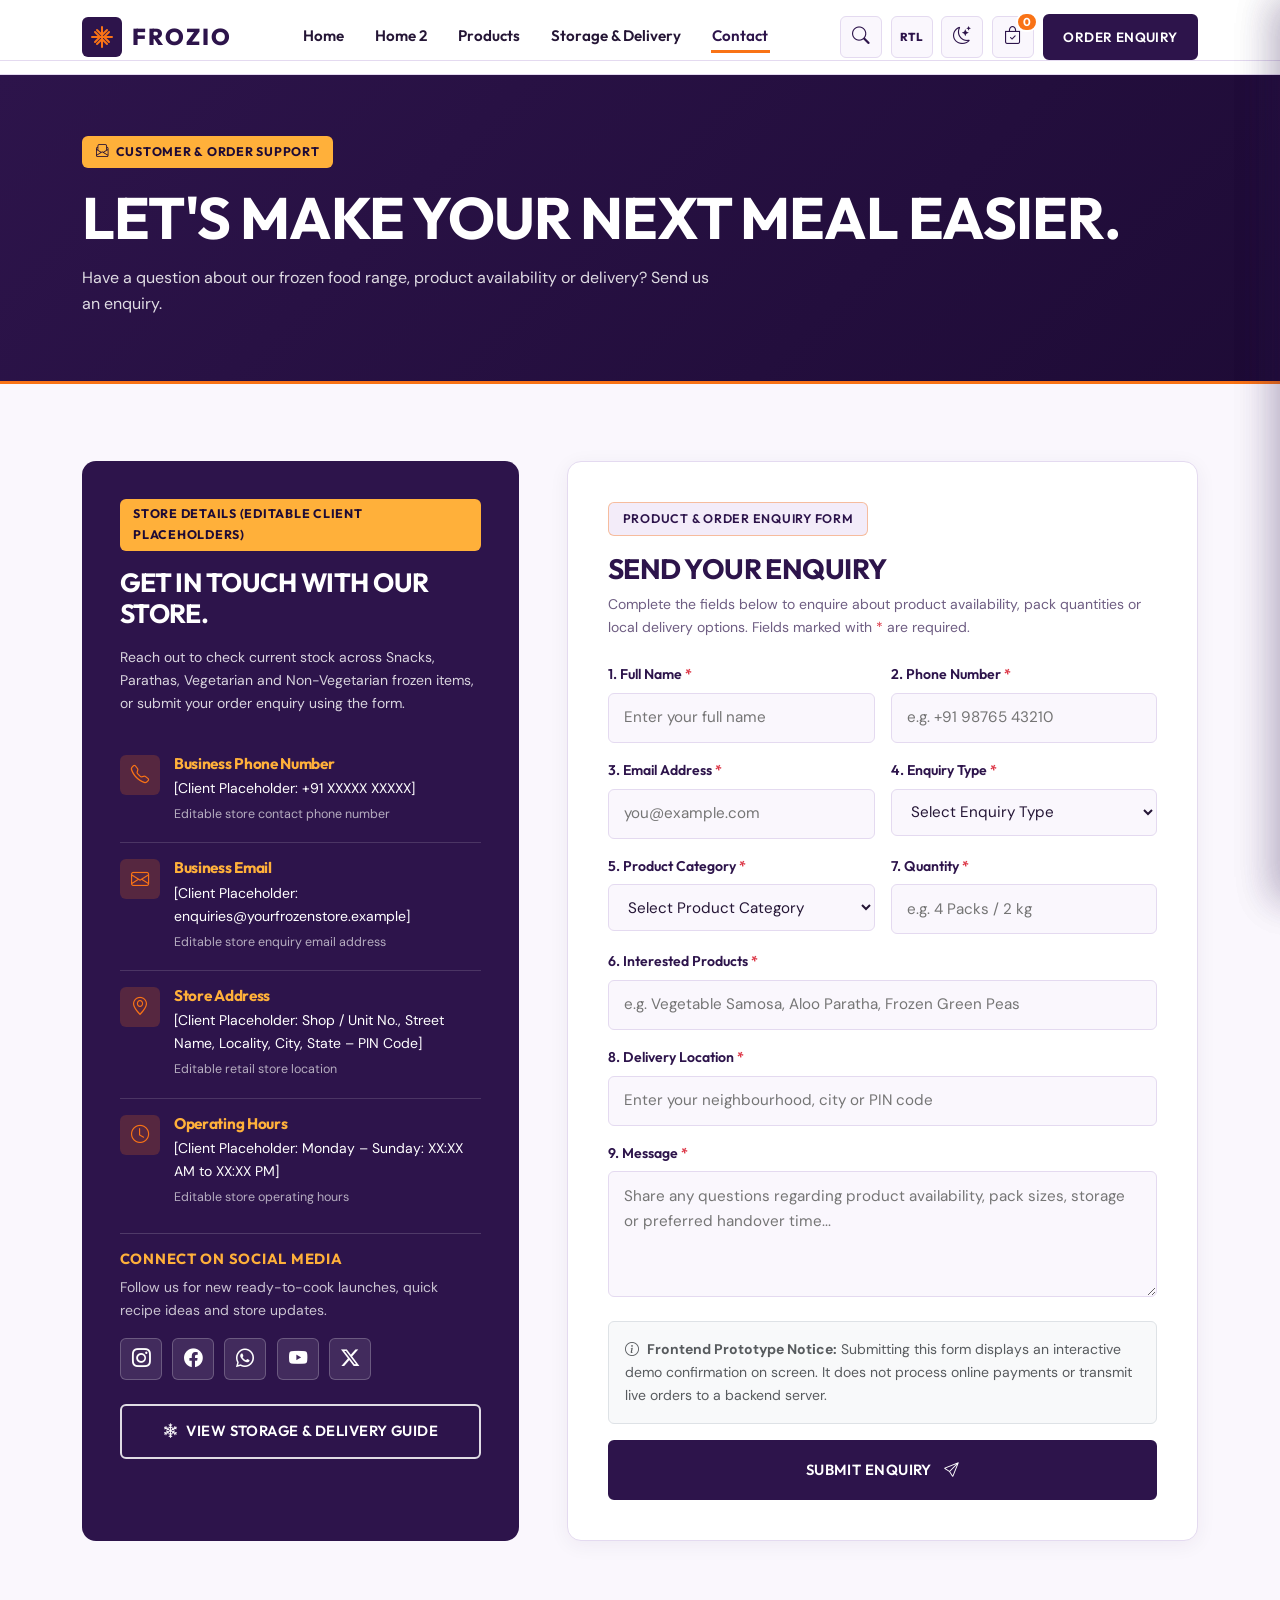
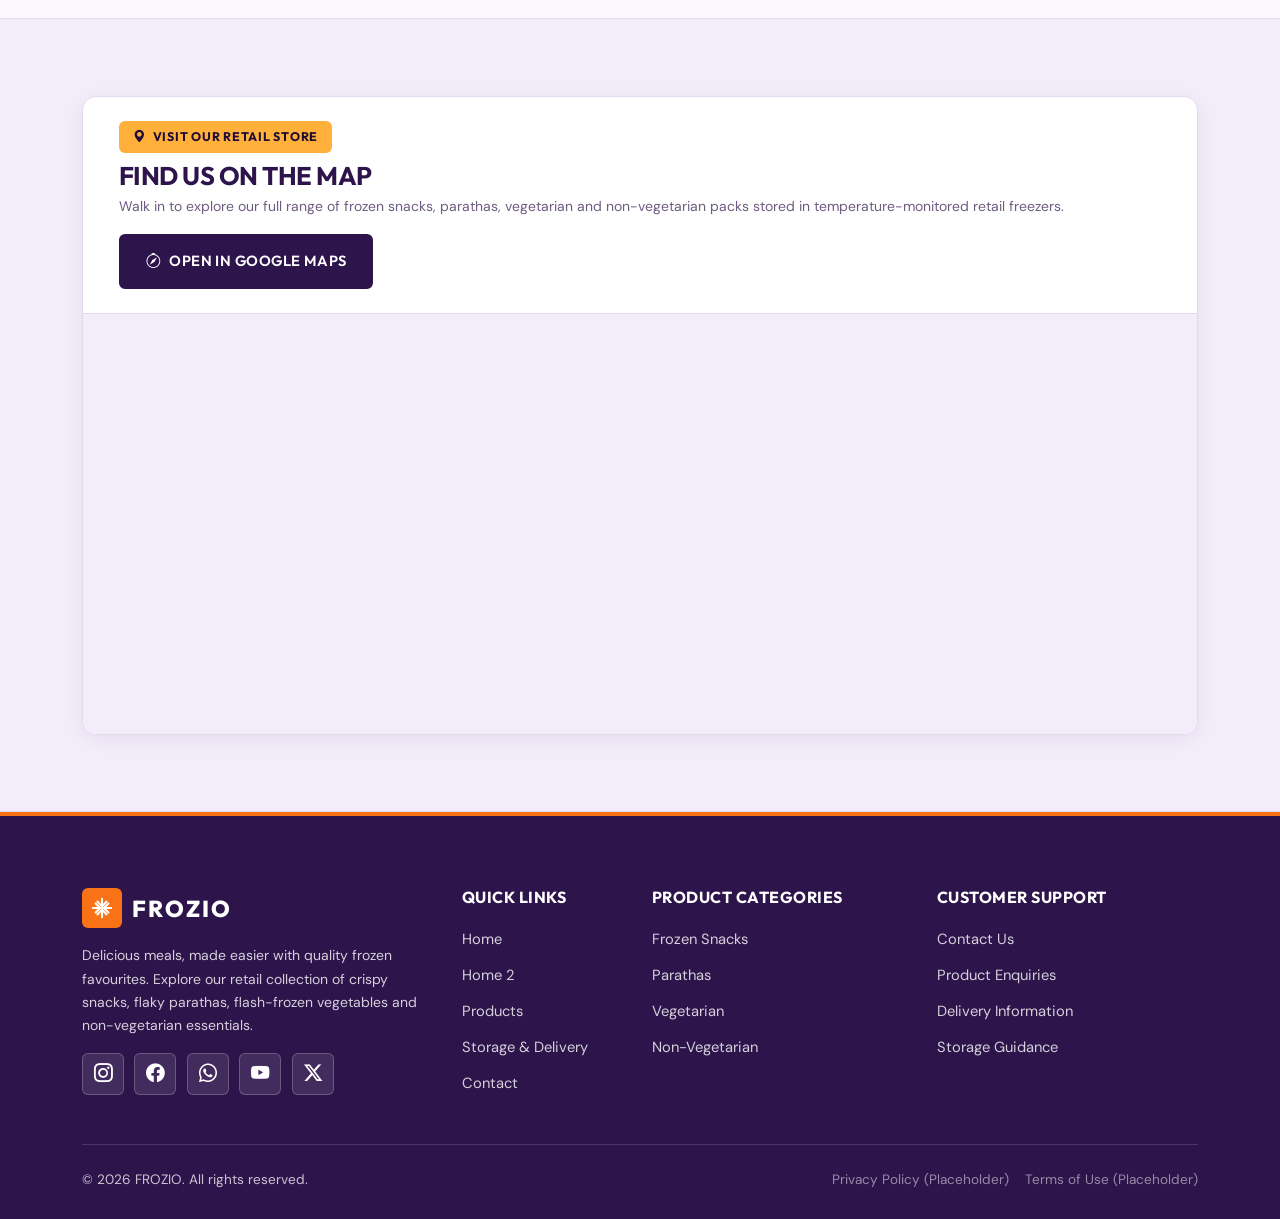
==== contact.html @ da37294c "Initial commit: FROZIO - Frozen Foods & Ready-to-Cook Store website" ====
<!DOCTYPE html>
<html lang="en">
<head>
  <meta charset="UTF-8">
  <meta name="viewport" content="width=device-width, initial-scale=1.0">
  <title>Contact | FROZIO</title>
  <link rel="icon" type="image/svg+xml" href="assets/images/favicon.svg">
  <meta name="description" content="Let's make your next meal easier. Have a question about our frozen food range, product availability or delivery? Send us a product or order enquiry.">
  <meta property="og:title" content="Contact | FROZIO">
  <meta property="og:description" content="Have a question about our frozen food range, product availability or delivery? Send us an enquiry.">
  <meta property="og:type" content="website">
  <meta property="og:image" content="assets/images/hero-frozen-food.webp">

  <!-- Google Fonts: Outfit (Headings) & DM Sans (Body) -->
  <link rel="preconnect" href="https://fonts.googleapis.com">
  <link rel="preconnect" href="https://fonts.gstatic.com" crossorigin>
  <link href="https://fonts.googleapis.com/css2?family=DM+Sans:ital,opsz,wght@0,9..40,400;0,9..40,500;0,9..40,600;0,9..40,700;1,9..40,400&family=Outfit:wght@600;700;800&display=swap" rel="stylesheet">

  <!-- Bootstrap 5 CSS & Bootstrap Icons CDN -->
  <link href="https://cdn.jsdelivr.net/npm/bootstrap@5.3.3/dist/css/bootstrap.min.css" rel="stylesheet">
  <link href="https://cdn.jsdelivr.net/npm/bootstrap-icons@1.11.3/font/bootstrap-icons.min.css" rel="stylesheet">

  <!-- Global Custom Stylesheet -->
  <link rel="stylesheet" href="assets/css/style.css">
</head>
<body>
  <a href="#main-content" class="skip-link">Skip to main content</a>

  <!-- ========================================================================
       GLOBAL STICKY HEADER
       ======================================================================== -->
  <header class="site-header" role="banner">
    <div class="container">
      <div class="header-inner">
        <a href="index.html" class="brand-logo" aria-label="FROZIO Home">
          <span class="brand-logo-mark" aria-hidden="true">
            <svg width="24" height="24" viewBox="0 0 24 24" fill="none" stroke="currentColor" stroke-width="2" stroke-linecap="round" stroke-linejoin="round">
              <path d="M12 2v20M17 5l-5 5-5-5M17 19l-5-5-5 5M2 12h20M5 7l5 5-5 5M19 7l-5 5 5 5"/>
            </svg>
          </span>
          <span class="brand-logo-text">
            <span class="brand-logo-title">FROZIO</span>
          </span>
        </a>

        <nav class="desktop-nav" aria-label="Primary Navigation">
          <ul class="nav-list">
            <li><a href="index.html" class="nav-link-item">Home</a></li>
            <li><a href="home-2.html" class="nav-link-item">Home 2</a></li>
            <li><a href="products.html" class="nav-link-item">Products</a></li>
            <li><a href="storage-delivery.html" class="nav-link-item">Storage &amp; Delivery</a></li>
            <li><a href="contact.html" class="nav-link-item active" aria-current="page">Contact</a></li>
          </ul>
        </nav>

        <div class="header-actions">
          <button type="button" class="icon-action-btn" id="headerSearchToggleBtn" aria-expanded="false" aria-controls="headerSearchBar" aria-label="Toggle product search" title="Search Products">
            <i class="bi bi-search"></i>
          </button>

          <button type="button" class="icon-action-btn" id="rtlToggleBtn" data-toggle-rtl aria-pressed="false" aria-label="Toggle RTL or LTR layout direction" title="Toggle RTL / LTR">
            <span class="rtl-badge-text">RTL</span>
          </button>

          <button type="button" class="icon-action-btn" id="themeToggleBtn" data-toggle-theme aria-pressed="false" aria-label="Toggle dark or light theme" title="Toggle Dark / Light Mode">
            <i class="bi bi-moon-stars"></i>
          </button>

          <button type="button" class="icon-action-btn" data-open-cart aria-label="Open Enquiry Cart" title="Enquiry Cart">
            <i class="bi bi-bag-check"></i>
            <span class="cart-count-badge" id="cartCountBadge">0</span>
          </button>

          <a href="#orderEnquiryFormSection" class="btn-brand-primary header-cta-desktop">Order Enquiry</a>

          <button type="button" class="hamburger-btn" id="mobileMenuOpenBtn" aria-expanded="false" aria-controls="mobileNavDrawer" aria-label="Open navigation menu">
            <i class="bi bi-list"></i>
          </button>
        </div>
      </div>
    </div>

    <div class="header-search-bar" id="headerSearchBar">
      <div class="container">
        <form class="header-search-form" id="headerSearchForm" role="search">
          <label for="headerSearchInput" class="visually-hidden">Search frozen food products</label>
          <input type="search" id="headerSearchInput" class="header-search-input" placeholder="Search samosas, parathas, green peas, chicken nuggets...">
          <button type="submit" class="btn-brand-primary py-2 px-3">Search</button>
        </form>
      </div>
    </div>
  </header>

  <div class="mobile-nav-backdrop" id="sharedOverlayBackdrop"></div>

  <!-- Mobile Navigation Drawer -->
  <aside class="mobile-nav-drawer" id="mobileNavDrawer" aria-hidden="true" aria-label="Mobile Navigation">
    <div>
      <div class="mobile-drawer-header">
        <span class="fw-bold" style="font-family: var(--font-heading); color: var(--navy-primary);">STORE NAVIGATION</span>
        <button type="button" class="drawer-close-btn" id="mobileMenuCloseBtn" aria-label="Close navigation menu">
          <i class="bi bi-x-lg"></i>
        </button>
      </div>
      <div class="mobile-drawer-tools">
        <form class="mobile-drawer-search-form" data-drawer-search-form role="search">
          <input type="search" class="mobile-drawer-search-input" placeholder="Search frozen foods..." aria-label="Search frozen food products">
          <button type="submit" class="btn-brand-primary py-2 px-3" aria-label="Submit search"><i class="bi bi-search"></i></button>
        </form>
        <div class="mobile-drawer-actions-grid">
          <button type="button" class="mobile-drawer-action-item" data-open-cart aria-label="Open Enquiry Cart">
            <i class="bi bi-bag-check"></i>
            <span>Cart</span>
            <span class="cart-count-badge">0</span>
          </button>
          <button type="button" class="mobile-drawer-action-item" data-toggle-theme aria-pressed="false" aria-label="Toggle dark or light theme">
            <i class="bi bi-moon-stars"></i>
            <span>Theme</span>
          </button>
          <button type="button" class="mobile-drawer-action-item" data-toggle-rtl aria-pressed="false" aria-label="Toggle RTL or LTR layout">
            <span class="rtl-badge-text">RTL</span>
          </button>
        </div>
      </div>
      <ul class="mobile-nav-links">
        <li><a href="index.html"><span>Home</span> <i class="bi bi-chevron-right"></i></a></li>
        <li><a href="home-2.html"><span>Home 2</span> <i class="bi bi-chevron-right"></i></a></li>
        <li><a href="products.html"><span>Products</span> <i class="bi bi-chevron-right"></i></a></li>
        <li><a href="storage-delivery.html"><span>Storage &amp; Delivery</span> <i class="bi bi-chevron-right"></i></a></li>
        <li><a href="contact.html" class="active"><span>Contact</span> <i class="bi bi-chevron-right"></i></a></li>
        <li><a href="#orderEnquiryFormSection"><span>Order Enquiry</span> <i class="bi bi-arrow-up-right-circle"></i></a></li>
      </ul>
    </div>
    <div class="mobile-drawer-footer">
      <p class="small mb-2 fw-semibold" style="color: var(--navy-primary);">FRESH CONVENIENCE. FROZEN PERFECTION.</p>
      <a href="products.html" class="btn-brand-primary w-100">Explore Frozen Range</a>
    </div>
  </aside>

  <!-- Enquiry Cart Slide-Over Drawer -->
  <aside class="enquiry-cart-drawer" id="enquiryCartDrawer" aria-hidden="true" aria-label="Product Enquiry List">
    <div class="cart-drawer-header">
      <div class="d-flex align-items-center gap-2">
        <i class="bi bi-bag-check-fill" style="color: var(--mint-secondary); font-size: 1.2rem;"></i>
        <h3>Product Enquiry List</h3>
      </div>
      <button type="button" class="drawer-close-btn" id="enquiryCartCloseBtn" aria-label="Close enquiry cart">
        <i class="bi bi-x-lg"></i>
      </button>
    </div>
    <div class="cart-drawer-body" id="enquiryCartBody"></div>
    <div class="cart-drawer-footer">
      <div class="cart-summary-line">
        <span class="text-muted small">Selected Quantity:</span>
        <strong id="enquiryCartCount">0 Packs</strong>
      </div>
      <div class="cart-summary-line mb-2">
        <span class="text-muted small">Estimated Sample Total:</span>
        <strong id="enquiryCartTotal" style="font-size: 1.15rem; color: var(--navy-primary);">₹0</strong>
      </div>
      <p class="small text-muted mb-3" style="font-size: 0.75rem;">*Sample prices are for demonstration only. Submit an enquiry to confirm current store availability.</p>
      <div class="d-grid gap-2">
        <a href="contact.html?prefill=cart" id="sendEnquiryCartBtn" class="btn-brand-primary">SEND PRODUCT ENQUIRY</a>
        <button type="button" id="clearEnquiryCartBtn" class="btn-brand-secondary py-2" style="font-size: 0.8rem;">Clear Enquiry List</button>
      </div>
    </div>
  </aside>

  <main id="main-content">
    <!-- ======================================================================
         CONTACT PAGE HERO BANNER
         ====================================================================== -->
    <section class="page-hero-banner" aria-labelledby="contact-hero-heading">
      <div class="container">
        <span class="eyebrow-badge"><i class="bi bi-envelope-paper"></i> Customer &amp; Order Support</span>
        <h1 id="contact-hero-heading">LET'S MAKE YOUR NEXT MEAL EASIER.</h1>
        <p>
          Have a question about our frozen food range, product availability or delivery? Send us an enquiry.
        </p>
      </div>
    </section>

    <!-- ======================================================================
         CONTACT INFORMATION PLACEHOLDERS & ORDER ENQUIRY FORM
         ====================================================================== -->
    <section id="orderEnquiryFormSection" class="section-block section-bg-ice" aria-labelledby="enquiry-form-heading">
      <div class="container">
        <div class="row g-4 g-lg-5">
          <!-- LEFT COLUMN: Editable Client Contact Placeholders -->
          <div class="col-lg-5">
            <div class="contact-info-card">
              <span class="eyebrow-badge mb-3">Store Details (Editable Client Placeholders)</span>
              <h2 class="text-white mb-3" style="font-size: 1.65rem;">GET IN TOUCH WITH OUR STORE.</h2>
              <p class="small mb-4">
                Reach out to check current stock across Snacks, Parathas, Vegetarian and Non-Vegetarian frozen items, or submit your order enquiry using the form.
              </p>

              <!-- 1. Business Phone Number Placeholder -->
              <div class="contact-detail-item">
                <div class="contact-detail-icon" aria-hidden="true"><i class="bi bi-telephone"></i></div>
                <div>
                  <h3 class="mb-1" style="font-size: 0.96rem; color: var(--lime-accent);">Business Phone Number</h3>
                  <p class="mb-0 small text-white">[Client Placeholder: +91 XXXXX XXXXX]</p>
                  <span class="small" style="color: rgba(255,255,255,0.65); font-size: 0.78rem;">Editable store contact phone number</span>
                </div>
              </div>

              <!-- 2. Business Email Placeholder -->
              <div class="contact-detail-item">
                <div class="contact-detail-icon" aria-hidden="true"><i class="bi bi-envelope"></i></div>
                <div>
                  <h3 class="mb-1" style="font-size: 0.96rem; color: var(--lime-accent);">Business Email</h3>
                  <p class="mb-0 small text-white">[Client Placeholder: enquiries@yourfrozenstore.example]</p>
                  <span class="small" style="color: rgba(255,255,255,0.65); font-size: 0.78rem;">Editable store enquiry email address</span>
                </div>
              </div>

              <!-- 3. Store Address Placeholder -->
              <div class="contact-detail-item">
                <div class="contact-detail-icon" aria-hidden="true"><i class="bi bi-geo-alt"></i></div>
                <div>
                  <h3 class="mb-1" style="font-size: 0.96rem; color: var(--lime-accent);">Store Address</h3>
                  <p class="mb-0 small text-white">[Client Placeholder: Shop / Unit No., Street Name, Locality, City, State &ndash; PIN Code]</p>
                  <span class="small" style="color: rgba(255,255,255,0.65); font-size: 0.78rem;">Editable retail store location</span>
                </div>
              </div>

              <!-- 4. Operating Hours Placeholder -->
              <div class="contact-detail-item border-bottom-0 pb-0">
                <div class="contact-detail-icon" aria-hidden="true"><i class="bi bi-clock"></i></div>
                <div>
                  <h3 class="mb-1" style="font-size: 0.96rem; color: var(--lime-accent);">Operating Hours</h3>
                  <p class="mb-0 small text-white">[Client Placeholder: Monday &ndash; Sunday: XX:XX AM to XX:XX PM]</p>
                  <span class="small" style="color: rgba(255,255,255,0.65); font-size: 0.78rem;">Editable store operating hours</span>
                </div>
              </div>

              <div class="mt-4 pt-3 border-top" style="border-color: rgba(255,255,255,0.16) !important;">
                <h3 class="mb-2" style="font-size: 0.92rem; color: var(--lime-accent); text-transform: uppercase; letter-spacing: 0.05em;">Connect on Social Media</h3>
                <p class="small mb-3" style="color: rgba(255,255,255,0.75);">Follow us for new ready-to-cook launches, quick recipe ideas and store updates.</p>
                <div class="contact-social-links mb-4">
                  <a href="https://instagram.com" target="_blank" rel="noopener noreferrer" class="social-icon-link" aria-label="Follow us on Instagram" title="Instagram">
                    <i class="bi bi-instagram"></i>
                  </a>
                  <a href="https://facebook.com" target="_blank" rel="noopener noreferrer" class="social-icon-link" aria-label="Follow us on Facebook" title="Facebook">
                    <i class="bi bi-facebook"></i>
                  </a>
                  <a href="https://wa.me/" target="_blank" rel="noopener noreferrer" class="social-icon-link" aria-label="Chat with us on WhatsApp" title="WhatsApp">
                    <i class="bi bi-whatsapp"></i>
                  </a>
                  <a href="https://youtube.com" target="_blank" rel="noopener noreferrer" class="social-icon-link" aria-label="Subscribe on YouTube" title="YouTube">
                    <i class="bi bi-youtube"></i>
                  </a>
                  <a href="https://x.com" target="_blank" rel="noopener noreferrer" class="social-icon-link" aria-label="Follow us on X (Twitter)" title="X (Twitter)">
                    <i class="bi bi-twitter-x"></i>
                  </a>
                </div>
                <a href="storage-delivery.html" class="btn-brand-outline-white w-100">
                  <i class="bi bi-snow2"></i> View Storage &amp; Delivery Guide
                </a>
              </div>
            </div>
          </div>

          <!-- RIGHT COLUMN: Functional Contact / Order Enquiry Form -->
          <div class="col-lg-7">
            <div class="enquiry-form-card">
              <span class="eyebrow-badge-mint">Product &amp; Order Enquiry Form</span>
              <h2 id="enquiry-form-heading" class="mb-2" style="font-size: 1.75rem;">SEND YOUR ENQUIRY</h2>
              <p class="small mb-4">
                Complete the fields below to enquire about product availability, pack quantities or local delivery options. Fields marked with <span class="text-danger">*</span> are required.
              </p>

              <!-- Auto-Prefill Notice Banner (shown when arriving with items in Enquiry Cart) -->
              <div id="cartPrefillNotice" class="p-3 mb-4 rounded border" style="background-color: var(--bg-soft-mint); border-color: var(--mint-secondary) !important;" hidden>
                <div class="d-flex align-items-center justify-content-between flex-wrap gap-2">
                  <div class="small" style="color: var(--navy-primary);">
                    <i class="bi bi-check2-circle me-1 fw-bold"></i>
                    <strong>Enquiry Cart Loaded:</strong> Your selected products and quantities have been prefilled below.
                  </div>
                  <button type="button" class="btn-brand-secondary py-1 px-2" style="font-size: 0.75rem;" data-open-cart>
                    Edit Cart Items
                  </button>
                </div>
              </div>

              <!-- Demo Submission Confirmation Panel -->
              <div id="enquirySuccessConfirmation" class="p-4 mb-4 rounded-3 border" style="background-color: var(--bg-soft-mint); border-color: var(--mint-secondary) !important;" role="status" aria-live="polite" hidden>
                <div class="d-flex align-items-start gap-3">
                  <div class="fs-3" style="color: var(--veg-green);"><i class="bi bi-check-circle-fill"></i></div>
                  <div class="w-100">
                    <h3 class="mb-1" style="font-size: 1.2rem; color: var(--navy-primary);">Demo Enquiry Confirmation Received!</h3>
                    <p class="small mb-2" style="color: var(--text-main);">
                      Thank you for testing the order enquiry workflow. <strong>Please note:</strong> This website is a frontend-only demonstration prototype—your submission is displayed here for preview purposes and does not automatically transmit live orders or confirm stock with the business.
                    </p>
                    <div id="submittedEnquirySummary"></div>
                  </div>
                </div>
              </div>

              <form id="orderEnquiryForm" novalidate>
                <div class="row g-3">
                  <!-- 1. Full Name -->
                  <div class="col-md-6">
                    <label for="fullName" class="form-label-brand">1. Full Name <span class="text-danger">*</span></label>
                    <input type="text" id="fullName" name="fullName" class="form-control-brand" placeholder="Enter your full name" required autocomplete="name">
                    <div class="field-error-msg">Please enter your full name (at least 2 characters).</div>
                  </div>

                  <!-- 2. Phone Number -->
                  <div class="col-md-6">
                    <label for="phoneNumber" class="form-label-brand">2. Phone Number <span class="text-danger">*</span></label>
                    <input type="tel" id="phoneNumber" name="phoneNumber" class="form-control-brand" placeholder="e.g. +91 98765 43210" required autocomplete="tel">
                    <div class="field-error-msg">Please enter a valid 10-digit phone number.</div>
                  </div>

                  <!-- 3. Email Address -->
                  <div class="col-md-6">
                    <label for="emailAddress" class="form-label-brand">3. Email Address <span class="text-danger">*</span></label>
                    <input type="email" id="emailAddress" name="emailAddress" class="form-control-brand" placeholder="you@example.com" required autocomplete="email">
                    <div class="field-error-msg">Please enter a valid email address.</div>
                  </div>

                  <!-- 4. Enquiry Type -->
                  <div class="col-md-6">
                    <label for="enquiryType" class="form-label-brand">4. Enquiry Type <span class="text-danger">*</span></label>
                    <select id="enquiryType" name="enquiryType" class="form-control-brand" required>
                      <option value="">Select Enquiry Type</option>
                      <option value="General Enquiry">General Enquiry</option>
                      <option value="Product Enquiry">Product Enquiry</option>
                      <option value="Bulk Order">Bulk Order</option>
                      <option value="Delivery Enquiry">Delivery Enquiry</option>
                      <option value="Storage Information">Storage Information</option>
                      <option value="Other">Other</option>
                    </select>
                    <div class="field-error-msg">Please select an enquiry type.</div>
                  </div>

                  <!-- 5. Product Category -->
                  <div class="col-md-6">
                    <label for="productCategory" class="form-label-brand">5. Product Category <span class="text-danger">*</span></label>
                    <select id="productCategory" name="productCategory" class="form-control-brand" required>
                      <option value="">Select Product Category</option>
                      <option value="Snacks">Snacks</option>
                      <option value="Parathas">Parathas</option>
                      <option value="Vegetarian">Vegetarian</option>
                      <option value="Non-Vegetarian">Non-Vegetarian</option>
                      <option value="Multiple Categories">Multiple Categories</option>
                    </select>
                    <div class="field-error-msg">Please select a product category.</div>
                  </div>

                  <!-- 7. Quantity -->
                  <div class="col-md-6">
                    <label for="productQuantity" class="form-label-brand">7. Quantity <span class="text-danger">*</span></label>
                    <input type="text" id="productQuantity" name="productQuantity" class="form-control-brand" placeholder="e.g. 4 Packs / 2 kg" required>
                    <div class="field-error-msg">Please specify the desired pack quantity.</div>
                  </div>

                  <!-- 6. Interested Products -->
                  <div class="col-12">
                    <label for="interestedProducts" class="form-label-brand">6. Interested Products <span class="text-danger">*</span></label>
                    <input type="text" id="interestedProducts" name="interestedProducts" class="form-control-brand" placeholder="e.g. Vegetable Samosa, Aloo Paratha, Frozen Green Peas" required>
                    <div class="field-error-msg">Please list the frozen products you are interested in.</div>
                  </div>

                  <!-- 8. Delivery Location -->
                  <div class="col-12">
                    <label for="deliveryLocation" class="form-label-brand">8. Delivery Location <span class="text-danger">*</span></label>
                    <input type="text" id="deliveryLocation" name="deliveryLocation" class="form-control-brand" placeholder="Enter your neighbourhood, city or PIN code" required>
                    <div class="field-error-msg">Please enter your delivery area or locality.</div>
                  </div>

                  <!-- 9. Message -->
                  <div class="col-12">
                    <label for="enquiryMessage" class="form-label-brand">9. Message <span class="text-danger">*</span></label>
                    <textarea id="enquiryMessage" name="enquiryMessage" rows="4" class="form-control-brand" placeholder="Share any questions regarding product availability, pack sizes, storage or preferred handover time..." required></textarea>
                    <div class="field-error-msg">Please enter your enquiry message (at least 8 characters).</div>
                  </div>

                  <!-- Prototype Disclaimer & Submit CTA -->
                  <div class="col-12">
                    <div class="p-3 rounded border bg-light small text-muted mb-3">
                      <i class="bi bi-info-circle me-1"></i>
                      <strong>Frontend Prototype Notice:</strong> Submitting this form displays an interactive demo confirmation on screen. It does not process online payments or transmit live orders to a backend server.
                    </div>
                    <button type="submit" class="btn-brand-primary w-100 py-3">
                      SUBMIT ENQUIRY <i class="bi bi-send ms-1"></i>
                    </button>
                  </div>
                </div>
              </form>
            </div>
          </div>
        </div>
      </div>
    </section>

    <!-- ======================================================================
         STORE LOCATION INTERACTIVE MAP SECTION
         ====================================================================== -->
    <section id="storeLocationMapSection" class="section-block section-bg-mint" aria-labelledby="store-map-heading">
      <div class="container">
        <div class="contact-map-card">
          <div class="contact-map-header">
            <div>
              <span class="eyebrow-badge mb-2"><i class="bi bi-geo-alt-fill"></i> Visit Our Retail Store</span>
              <h2 id="store-map-heading" class="mb-1" style="font-size: 1.6rem;">FIND US ON THE MAP</h2>
              <p class="small mb-0">
                Walk in to explore our full range of frozen snacks, parathas, vegetarian and non-vegetarian packs stored in temperature-monitored retail freezers.
              </p>
            </div>
            <a href="https://maps.google.com" target="_blank" rel="noopener noreferrer" class="btn-brand-primary">
              <i class="bi bi-compass"></i> Open in Google Maps
            </a>
          </div>
          <div class="contact-map-frame">
            <iframe
              title="Frozen Foods & Ready-to-Cook Store Location Map"
              src="https://www.google.com/maps/embed?pb=!1m18!1m12!1m3!1d3886.843984049967!2d80.2405!3d13.0475!2m3!1f0!2f0!3f0!3m2!1i1024!2i768!4f13.1!3m3!1m2!1s0x3a526650e0b6c595%3A0x4f74ddbff946af6b!2sT.%20Nagar%2C%20Chennai%2C%20Tamil%20Nadu!5e0!3m2!1sen!2sin!4v1700000000000!5m2!1sen!2sin"
              loading="lazy"
              referrerpolicy="no-referrer-when-downgrade"
              allowfullscreen>
            </iframe>
          </div>
        </div>
      </div>
    </section>
  </main>

  <!-- ========================================================================
       GLOBAL FOOTER
       ======================================================================== -->
  <footer class="site-footer" role="contentinfo">
    <div class="container">
      <div class="row g-4">
        <div class="col-lg-4 col-md-6">
          <a href="index.html" class="brand-logo mb-3">
            <span class="brand-logo-mark" style="background-color: var(--mint-secondary); color: #FFFFFF;" aria-hidden="true">
              <svg width="22" height="22" viewBox="0 0 24 24" fill="none" stroke="currentColor" stroke-width="2.2" stroke-linecap="round" stroke-linejoin="round">
                <path d="M12 2v20M17 5l-5 5-5-5M17 19l-5-5-5 5M2 12h20M5 7l5 5-5 5M19 7l-5 5 5 5"/>
              </svg>
            </span>
            <span class="brand-logo-text">
              <span class="brand-logo-title text-white">FROZIO</span>
            </span>
          </a>
          <p class="small mb-3" style="color: rgba(255,255,255,0.8); max-width: 340px;">
            Delicious meals, made easier with quality frozen favourites. Explore our retail collection of crispy snacks, flaky parathas, flash-frozen vegetables and non-vegetarian essentials.
          </p>
          <div class="contact-social-links" aria-label="Social Media Links">
            <a href="https://instagram.com" target="_blank" rel="noopener noreferrer" class="social-icon-link" aria-label="Instagram" title="Instagram">
              <i class="bi bi-instagram"></i>
            </a>
            <a href="https://facebook.com" target="_blank" rel="noopener noreferrer" class="social-icon-link" aria-label="Facebook" title="Facebook">
              <i class="bi bi-facebook"></i>
            </a>
            <a href="https://wa.me/" target="_blank" rel="noopener noreferrer" class="social-icon-link" aria-label="WhatsApp" title="WhatsApp">
              <i class="bi bi-whatsapp"></i>
            </a>
            <a href="https://youtube.com" target="_blank" rel="noopener noreferrer" class="social-icon-link" aria-label="YouTube" title="YouTube">
              <i class="bi bi-youtube"></i>
            </a>
            <a href="https://x.com" target="_blank" rel="noopener noreferrer" class="social-icon-link" aria-label="X (Twitter)" title="X (Twitter)">
              <i class="bi bi-twitter-x"></i>
            </a>
          </div>
        </div>

        <div class="col-lg-2 col-md-6 col-6">
          <h3 class="footer-title">Quick Links</h3>
          <ul class="footer-links">
            <li><a href="index.html">Home</a></li>
            <li><a href="home-2.html">Home 2</a></li>
            <li><a href="products.html">Products</a></li>
            <li><a href="storage-delivery.html">Storage &amp; Delivery</a></li>
            <li><a href="contact.html">Contact</a></li>
          </ul>
        </div>

        <div class="col-lg-3 col-md-6 col-6">
          <h3 class="footer-title">Product Categories</h3>
          <ul class="footer-links">
            <li><a href="products.html?category=Snacks">Frozen Snacks</a></li>
            <li><a href="products.html?category=Parathas">Parathas</a></li>
            <li><a href="products.html?category=Vegetarian">Vegetarian</a></li>
            <li><a href="products.html?category=Non-Vegetarian">Non-Vegetarian</a></li>
          </ul>
        </div>

        <div class="col-lg-3 col-md-6">
          <h3 class="footer-title">Customer Support</h3>
          <ul class="footer-links">
            <li><a href="contact.html">Contact Us</a></li>
            <li><a href="contact.html?prefill=cart">Product Enquiries</a></li>
            <li><a href="storage-delivery.html#delivery-info">Delivery Information</a></li>
            <li><a href="storage-delivery.html#storage-guidance">Storage Guidance</a></li>
          </ul>
        </div>
      </div>

      <div class="footer-bottom">
        <div>&copy; 2026 FROZIO. All rights reserved.</div>
        <div class="d-flex gap-3">
          <a href="storage-delivery.html#faq-section" class="text-white-50">Privacy Policy (Placeholder)</a>
          <a href="storage-delivery.html#faq-section" class="text-white-50">Terms of Use (Placeholder)</a>
        </div>
      </div>
    </div>
  </footer>

  <script src="assets/js/main.js"></script>
</body>
</html>
---- assets/css/style.css ----
/* ==========================================================================
   FROZEN FOODS & READY-TO-COOK STORE — GLOBAL STYLESHEET
   Brand Positioning: FRESH CONVENIENCE. FROZEN PERFECTION.
   ========================================================================== */

:root {
  /* Core Brand Palette — Premium Royal Purple & Vibrant Tangerine Orange */
  --navy-primary: #2D144B;
  --navy-dark: #1E0B36;
  --navy-muted: #411E6B;
  --mint-secondary: #F97316;
  --mint-hover: #EA580C;
  --lime-accent: #FFB03A;
  --lime-dark: #F59E0B;

  /* Backgrounds & Surfaces */
  --bg-ice-white: #FAF7FD;
  --bg-soft-mint: #F3ECF9;
  --surface-white: #FFFFFF;

  /* Typography & Borders */
  --text-main: #251636;
  --text-secondary: #6E5D82;
  --border-color: #E4DAF0;

  /* Dietary & Status Indicators */
  --veg-green: #1E824C;
  --nonveg-red: #B8332A;
  --error-red: #C93B2B;

  /* Typography Families */
  --font-heading: 'Outfit', -apple-system, BlinkMacSystemFont, sans-serif;
  --font-body: 'DM Sans', -apple-system, BlinkMacSystemFont, sans-serif;

  /* Layout & Transitions */
  --radius-sm: 6px;
  --radius-md: 10px;
  --radius-lg: 14px;
  --shadow-subtle: 0 4px 20px rgba(45, 20, 75, 0.06);
  --shadow-hover: 0 12px 32px rgba(45, 20, 75, 0.12);
  --shadow-drawer: -8px 0 36px rgba(45, 20, 75, 0.18);
  --transition-fast: 0.2s cubic-bezier(0.25, 1, 0.5, 1);
  --transition-smooth: 0.35s cubic-bezier(0.22, 1, 0.36, 1);
}

/* ==========================================================================
   1. RESET & BASE TYPOGRAPHY
   ========================================================================== */
*,
*::before,
*::after {
  box-sizing: border-box;
}

html {
  scroll-behavior: smooth;
  font-size: 16px;
}

body {
  margin: 0;
  padding: 72px 0 0;
  font-family: var(--font-body);
  color: var(--text-main);
  background-color: var(--bg-ice-white);
  line-height: 1.65;
  overflow-x: hidden;
  -webkit-font-smoothing: antialiased;
}

h1, h2, h3, h4, h5, h6 {
  font-family: var(--font-heading);
  color: var(--navy-primary);
  font-weight: 700;
  line-height: 1.18;
  letter-spacing: -0.02em;
  margin-top: 0;
}

h1 {
  font-size: clamp(2.1rem, 4.5vw + 0.5rem, 3.65rem);
}

h2 {
  font-size: clamp(1.65rem, 3vw + 0.4rem, 2.55rem);
}

h3 {
  font-size: clamp(1.2rem, 1.8vw + 0.3rem, 1.55rem);
}

h4 {
  font-size: clamp(1.05rem, 1.2vw + 0.2rem, 1.25rem);
}

p {
  margin-top: 0;
  color: var(--text-secondary);
  font-size: clamp(0.95rem, 0.4vw + 0.85rem, 1.0625rem);
}

a {
  color: var(--navy-primary);
  text-decoration: none;
  transition: color var(--transition-fast);
}

img {
  max-width: 100%;
  height: auto;
  display: block;
}

/* Focus states for accessibility */
:focus-visible {
  outline: 2px solid var(--mint-secondary);
  outline-offset: 3px;
}

/* Skip link */
.skip-link {
  position: absolute;
  top: -100px;
  left: 1rem;
  background: var(--navy-primary);
  color: #FFFFFF;
  padding: 0.6rem 1.2rem;
  z-index: 9999;
  border-radius: var(--radius-sm);
  font-family: var(--font-heading);
  font-weight: 600;
}

.skip-link:focus {
  top: 1rem;
}

/* ==========================================================================
   2. BUTTONS & BADGES
   ========================================================================== */
.btn-brand-primary {
  display: inline-flex;
  align-items: center;
  justify-content: center;
  gap: 0.5rem;
  background-color: var(--navy-primary);
  color: #FFFFFF;
  font-family: var(--font-heading);
  font-weight: 600;
  font-size: 0.92rem;
  letter-spacing: 0.03em;
  text-transform: uppercase;
  padding: 0.82rem 1.55rem;
  border: 2px solid var(--navy-primary);
  border-radius: var(--radius-sm);
  cursor: pointer;
  transition: all var(--transition-fast);
  text-align: center;
  white-space: nowrap;
}

.btn-brand-primary:hover,
.btn-brand-primary:focus-visible {
  background-color: var(--mint-secondary);
  border-color: var(--mint-secondary);
  color: #FFFFFF;
  transform: translateY(-1px);
}

.btn-brand-secondary {
  display: inline-flex;
  align-items: center;
  justify-content: center;
  gap: 0.5rem;
  background-color: transparent;
  color: var(--navy-primary);
  font-family: var(--font-heading);
  font-weight: 600;
  font-size: 0.92rem;
  letter-spacing: 0.03em;
  text-transform: uppercase;
  padding: 0.82rem 1.55rem;
  border: 2px solid var(--navy-primary);
  border-radius: var(--radius-sm);
  cursor: pointer;
  transition: all var(--transition-fast);
  text-align: center;
  white-space: nowrap;
}

.btn-brand-secondary:hover,
.btn-brand-secondary:focus-visible {
  background-color: var(--navy-primary);
  color: #FFFFFF;
  transform: translateY(-1px);
}

.btn-brand-mint {
  display: inline-flex;
  align-items: center;
  justify-content: center;
  gap: 0.5rem;
  background-color: var(--mint-secondary);
  color: #FFFFFF;
  font-family: var(--font-heading);
  font-weight: 700;
  font-size: 0.92rem;
  letter-spacing: 0.03em;
  text-transform: uppercase;
  padding: 0.82rem 1.55rem;
  border: 2px solid var(--mint-secondary);
  border-radius: var(--radius-sm);
  cursor: pointer;
  transition: all var(--transition-fast);
  white-space: nowrap;
}

.btn-brand-mint:hover,
.btn-brand-mint:focus-visible {
  background-color: var(--lime-accent);
  border-color: var(--lime-accent);
  color: #1E0B36;
}

.btn-brand-outline-white {
  display: inline-flex;
  align-items: center;
  justify-content: center;
  gap: 0.5rem;
  background-color: transparent;
  color: #FFFFFF;
  font-family: var(--font-heading);
  font-weight: 600;
  font-size: 0.92rem;
  letter-spacing: 0.03em;
  text-transform: uppercase;
  padding: 0.82rem 1.55rem;
  border: 2px solid rgba(255, 255, 255, 0.85);
  border-radius: var(--radius-sm);
  cursor: pointer;
  transition: all var(--transition-fast);
  white-space: nowrap;
}

.btn-brand-outline-white:hover,
.btn-brand-outline-white:focus-visible {
  background-color: #FFFFFF;
  border-color: #FFFFFF;
  color: #1E0B36;
}

.eyebrow-badge {
  display: inline-flex;
  align-items: center;
  gap: 0.45rem;
  background-color: var(--lime-accent);
  color: #1E0B36;
  font-family: var(--font-heading);
  font-weight: 700;
  font-size: 0.78rem;
  letter-spacing: 0.06em;
  text-transform: uppercase;
  padding: 0.35rem 0.85rem;
  border-radius: var(--radius-sm);
  margin-bottom: 1rem;
}

.eyebrow-badge-mint {
  display: inline-flex;
  align-items: center;
  gap: 0.45rem;
  background-color: var(--bg-soft-mint);
  color: var(--navy-primary);
  border: 1px solid rgba(249, 115, 22, 0.4);
  font-family: var(--font-heading);
  font-weight: 600;
  font-size: 0.78rem;
  letter-spacing: 0.06em;
  text-transform: uppercase;
  padding: 0.35rem 0.85rem;
  border-radius: var(--radius-sm);
  margin-bottom: 1rem;
}

/* ==========================================================================
   3. FIXED HEADER & NAVIGATION (DESKTOP + TABLET + MOBILE)
   ========================================================================== */
.site-header {
  position: fixed;
  top: 0;
  left: 0;
  right: 0;
  width: 100%;
  z-index: 1030;
  background-color: var(--surface-white);
  border-bottom: 1px solid var(--border-color);
  transition: padding var(--transition-fast), box-shadow var(--transition-fast), background-color var(--transition-fast);
  padding: 0.85rem 0;
}

.site-header.is-scrolled {
  padding: 0.6rem 0;
  box-shadow: 0 6px 24px rgba(45, 20, 75, 0.12);
}

.header-inner {
  display: flex;
  align-items: center;
  justify-content: space-between;
  gap: 1rem;
}

.brand-logo {
  display: inline-flex;
  align-items: center;
  gap: 0.65rem;
  text-decoration: none;
  color: var(--navy-primary);
  flex-shrink: 0;
}

.brand-logo-mark {
  width: 40px;
  height: 40px;
  border-radius: var(--radius-sm);
  background-color: var(--navy-primary);
  display: inline-flex;
  align-items: center;
  justify-content: center;
  color: var(--mint-secondary);
  flex-shrink: 0;
  position: relative;
}

.brand-logo-text {
  display: flex;
  flex-direction: column;
  line-height: 1.1;
}

.brand-logo-title {
  font-family: var(--font-heading);
  font-weight: 800;
  font-size: clamp(1.25rem, 1.8vw, 1.5rem);
  letter-spacing: 0.08em;
  color: var(--navy-primary);
}

.brand-logo-subtitle {
  display: none;
}

/* Desktop Navigation */
.desktop-nav {
  display: none;
}

.nav-list {
  display: flex;
  align-items: center;
  gap: 1.75rem;
  list-style: none;
  margin: 0;
  padding: 0;
}

.nav-link-item {
  font-family: var(--font-heading);
  font-weight: 600;
  font-size: 0.95rem;
  color: var(--text-main);
  padding: 0.45rem 0.1rem;
  position: relative;
  transition: color var(--transition-fast);
  white-space: nowrap;
}

.nav-link-item::after {
  content: '';
  position: absolute;
  bottom: 0;
  left: 0;
  width: 0;
  height: 2.5px;
  background-color: var(--mint-secondary);
  transition: width var(--transition-fast);
}

.nav-link-item:hover,
.nav-link-item.active {
  color: var(--navy-primary);
}

.nav-link-item:hover::after,
.nav-link-item.active::after {
  width: 100%;
}

/* Header Right Actions */
.header-actions {
  display: flex;
  align-items: center;
  gap: 0.55rem;
  flex-shrink: 0;
}

.icon-action-btn {
  position: relative;
  width: 42px;
  height: 42px;
  border-radius: var(--radius-sm);
  border: 1px solid var(--border-color);
  background-color: var(--bg-ice-white);
  color: var(--navy-primary);
  display: inline-flex;
  align-items: center;
  justify-content: center;
  font-size: 1.1rem;
  cursor: pointer;
  transition: all var(--transition-fast);
}

.icon-action-btn:hover,
.icon-action-btn:focus-visible {
  background-color: var(--bg-soft-mint);
  border-color: var(--mint-secondary);
  color: var(--navy-primary);
}

.cart-count-badge {
  position: absolute;
  top: -5px;
  right: -5px;
  min-width: 20px;
  height: 20px;
  padding: 0 5px;
  border-radius: 999px;
  background-color: var(--mint-secondary);
  color: #FFFFFF;
  font-family: var(--font-heading);
  font-weight: 700;
  font-size: 0.72rem;
  display: inline-flex;
  align-items: center;
  justify-content: center;
  border: 2px solid var(--surface-white);
  transition: transform var(--transition-fast);
}

.cart-count-badge.pulse {
  transform: scale(1.28);
}

.header-cta-desktop {
  display: none;
}

.hamburger-btn {
  width: 42px;
  height: 42px;
  border-radius: var(--radius-sm);
  border: 1px solid var(--navy-primary);
  background-color: var(--navy-primary);
  color: #FFFFFF;
  display: inline-flex;
  align-items: center;
  justify-content: center;
  font-size: 1.3rem;
  cursor: pointer;
  transition: all var(--transition-fast);
}

.hamburger-btn:hover,
.hamburger-btn:focus-visible {
  background-color: var(--mint-secondary);
  border-color: var(--mint-secondary);
  color: #FFFFFF;
}

@media (max-width: 1024px) {
  .header-actions > :not(.hamburger-btn) {
    display: none !important;
  }
}

@media (min-width: 1025px) {
  .desktop-nav {
    display: block;
  }
  .header-cta-desktop {
    display: inline-flex;
    padding: 0.62rem 1.15rem;
    font-size: 0.84rem;
  }
  .hamburger-btn {
    display: none;
  }
}

@media (max-width: 380px) {
  .brand-logo-mark {
    width: 34px;
    height: 34px;
  }
  .brand-logo-title {
    font-size: 0.76rem;
  }
  .brand-logo-subtitle {
    font-size: 0.6rem;
  }
  .icon-action-btn,
  .hamburger-btn {
    width: 36px;
    height: 36px;
    font-size: 1rem;
  }
}

/* Mobile Navigation Drawer */
.mobile-nav-backdrop {
  position: fixed;
  inset: 0;
  background-color: rgba(45, 20, 75, 0.58);
  z-index: 1040;
  opacity: 0;
  visibility: hidden;
  transition: opacity var(--transition-smooth), visibility var(--transition-smooth);
}

.mobile-nav-backdrop.is-open {
  opacity: 1;
  visibility: visible;
}

.mobile-nav-drawer {
  position: fixed;
  top: 0;
  right: 0;
  width: min(340px, 88vw);
  height: 100vh;
  background-color: var(--surface-white);
  z-index: 1050;
  box-shadow: var(--shadow-drawer);
  transform: translateX(100%);
  transition: transform var(--transition-smooth);
  display: flex;
  flex-direction: column;
  justify-content: space-between;
  overflow-y: auto;
}

.mobile-nav-drawer.is-open {
  transform: translateX(0);
}

.mobile-drawer-header {
  display: flex;
  align-items: center;
  justify-content: space-between;
  padding: 1.15rem 1.25rem;
  border-bottom: 1px solid var(--border-color);
  background-color: var(--bg-ice-white);
}

.drawer-close-btn {
  width: 38px;
  height: 38px;
  border-radius: var(--radius-sm);
  border: 1px solid var(--border-color);
  background-color: var(--surface-white);
  color: var(--navy-primary);
  display: inline-flex;
  align-items: center;
  justify-content: center;
  font-size: 1.15rem;
  cursor: pointer;
}

.drawer-close-btn:hover {
  background-color: var(--bg-soft-mint);
  border-color: var(--mint-secondary);
}

.mobile-nav-links {
  list-style: none;
  margin: 0;
  padding: 1.25rem;
  display: flex;
  flex-direction: column;
  gap: 0.45rem;
}

.mobile-nav-links a {
  display: flex;
  align-items: center;
  justify-content: space-between;
  padding: 0.85rem 1rem;
  border-radius: var(--radius-sm);
  font-family: var(--font-heading);
  font-weight: 600;
  font-size: 1.02rem;
  color: var(--navy-primary);
  border: 1px solid transparent;
}

.mobile-nav-links a:hover,
.mobile-nav-links a.active {
  background-color: var(--bg-soft-mint);
  border-color: rgba(249, 115, 22, 0.45);
}

.mobile-drawer-tools {
  padding: 1rem 1.25rem 0.25rem;
  display: flex;
  flex-direction: column;
  gap: 0.75rem;
}

.mobile-drawer-search-form {
  display: flex;
  align-items: center;
  gap: 0.45rem;
}

.mobile-drawer-search-input {
  flex: 1;
  min-width: 0;
  padding: 0.6rem 0.85rem;
  border: 1px solid var(--border-color);
  border-radius: var(--radius-sm);
  font-family: var(--font-body);
  font-size: 0.9rem;
  color: var(--text-main);
  background-color: var(--bg-ice-white);
}

.mobile-drawer-search-input:focus {
  outline: none;
  border-color: var(--mint-secondary);
  background-color: var(--surface-white);
}

.mobile-drawer-actions-grid {
  display: grid;
  grid-template-columns: repeat(3, 1fr);
  gap: 0.5rem;
}

.mobile-drawer-action-item {
  position: relative;
  display: flex;
  align-items: center;
  justify-content: center;
  gap: 0.45rem;
  padding: 0.65rem 0.5rem;
  border: 1px solid var(--border-color);
  border-radius: var(--radius-sm);
  background-color: var(--bg-ice-white);
  color: var(--navy-primary);
  font-family: var(--font-heading);
  font-weight: 700;
  font-size: 0.8rem;
  cursor: pointer;
  transition: all var(--transition-fast);
}

.mobile-drawer-action-item:hover {
  background-color: var(--bg-soft-mint);
  border-color: var(--mint-secondary);
}

[data-theme="dark"] .mobile-drawer-action-item {
  background-color: #2D144B;
  color: #FFFFFF;
  border-color: var(--border-color);
}

[data-theme="dark"] .mobile-drawer-action-item:hover {
  background-color: var(--mint-secondary);
  color: #FFFFFF;
  border-color: var(--mint-secondary);
}

.mobile-drawer-footer {
  padding: 1.25rem;
  border-top: 1px solid var(--border-color);
  background-color: var(--bg-ice-white);
}

/* Search Bar Overlay */
.header-search-bar {
  background-color: var(--bg-soft-mint);
  border-bottom: 1px solid var(--border-color);
  max-height: 0;
  overflow: hidden;
  transition: max-height var(--transition-smooth), padding var(--transition-smooth);
}

.header-search-bar.is-open {
  max-height: 110px;
  padding: 0.85rem 0;
}

.header-search-form {
  display: flex;
  align-items: center;
  gap: 0.55rem;
  max-width: 680px;
  margin: 0 auto;
}

.header-search-input {
  flex: 1;
  padding: 0.65rem 1rem;
  border: 1px solid var(--border-color);
  border-radius: var(--radius-sm);
  font-family: var(--font-body);
  font-size: 0.95rem;
  color: var(--text-main);
  background-color: var(--surface-white);
}

/* ==========================================================================
   4. HOME PAGE — SECTION 1: PREMIUM EDITORIAL HERO
   ========================================================================== */
.hero-section {
  position: relative;
  padding: clamp(2.5rem, 5vw, 4.75rem) 0;
  background: linear-gradient(135deg, var(--bg-ice-white) 0%, var(--bg-soft-mint) 100%);
  border-bottom: 1px solid var(--border-color);
  overflow: hidden;
}

.hero-section::before {
  content: '';
  position: absolute;
  top: -120px;
  right: -120px;
  width: 420px;
  height: 420px;
  border-radius: 50%;
  background: radial-gradient(circle, rgba(249, 115, 22, 0.16) 0%, transparent 70%);
  pointer-events: none;
}

.hero-grid {
  display: grid;
  grid-template-columns: 1fr;
  gap: 2.5rem;
  align-items: center;
}

@media (min-width: 992px) {
  .hero-grid {
    grid-template-columns: 1.08fr 0.92fr;
    gap: 3rem;
  }
}

.hero-content {
  position: relative;
  z-index: 2;
}

.hero-tagline-bar {
  display: inline-flex;
  align-items: center;
  gap: 0.55rem;
  background-color: var(--surface-white);
  border: 1px solid var(--border-color);
  padding: 0.4rem 0.9rem;
  border-radius: var(--radius-sm);
  margin-bottom: 1.25rem;
  box-shadow: var(--shadow-subtle);
}

.hero-tagline-dot {
  width: 9px;
  height: 9px;
  border-radius: 50%;
  background-color: var(--mint-secondary);
}

.hero-tagline-text {
  font-family: var(--font-heading);
  font-weight: 700;
  font-size: 0.78rem;
  letter-spacing: 0.07em;
  text-transform: uppercase;
  color: var(--navy-primary);
}

.hero-title {
  margin-bottom: 1.15rem;
  color: var(--navy-primary);
}

.hero-title span {
  color: var(--mint-hover);
  display: inline-block;
}

.hero-lead {
  font-size: clamp(1.02rem, 1.1vw, 1.18rem);
  color: var(--text-main);
  max-width: 560px;
  margin-bottom: 1.85rem;
}

.hero-cta-group {
  display: flex;
  flex-wrap: wrap;
  gap: 0.85rem;
  margin-bottom: 2rem;
}

.hero-trust-strip {
  display: grid;
  grid-template-columns: repeat(auto-fit, minmax(150px, 1fr));
  gap: 0.85rem;
  padding-top: 1.5rem;
  border-top: 1px solid var(--border-color);
}

.hero-trust-item {
  display: flex;
  align-items: center;
  gap: 0.6rem;
  font-family: var(--font-heading);
  font-weight: 600;
  font-size: 0.86rem;
  color: var(--navy-primary);
}

.hero-trust-icon {
  width: 32px;
  height: 32px;
  border-radius: var(--radius-sm);
  background-color: var(--surface-white);
  border: 1px solid var(--border-color);
  color: var(--mint-hover);
  display: inline-flex;
  align-items: center;
  justify-content: center;
  flex-shrink: 0;
}

/* Hero Visual Composition & HTML Overlay Highlights */
.hero-visual-wrapper {
  position: relative;
  z-index: 2;
}

.hero-image-frame {
  position: relative;
  border-radius: var(--radius-lg);
  overflow: hidden;
  border: 4px solid var(--surface-white);
  box-shadow: var(--shadow-hover);
  background-color: var(--navy-primary);
  aspect-ratio: 4 / 3;
}

.hero-image-frame img {
  width: 100%;
  height: 100%;
  object-fit: cover;
}

.hero-overlay-pill {
  position: absolute;
  background-color: rgba(255, 255, 255, 0.96);
  border: 1px solid var(--border-color);
  border-radius: var(--radius-sm);
  padding: 0.55rem 0.85rem;
  display: inline-flex;
  align-items: center;
  gap: 0.5rem;
  box-shadow: 0 8px 24px rgba(45, 20, 75, 0.14);
  font-family: var(--font-heading);
  font-weight: 700;
  font-size: 0.78rem;
  color: var(--navy-primary);
  z-index: 3;
}

.hero-overlay-pill i {
  color: var(--mint-hover);
  font-size: 1rem;
}

.hero-pill-1 {
  top: 1rem;
  left: 1rem;
}

.hero-pill-2 {
  bottom: 1rem;
  left: 1rem;
  background-color: var(--navy-primary);
  color: #FFFFFF;
  border-color: rgba(255, 176, 58, 0.45);
}

.hero-pill-2 i {
  color: var(--lime-accent);
}

.hero-pill-3 {
  top: 1rem;
  right: 1rem;
  background-color: var(--lime-accent);
  color: #1E0B36;
  border-color: var(--lime-dark);
}

.hero-pill-3 i {
  color: #1E0B36;
}

@media (max-width: 575px) {
  .hero-overlay-pill {
    font-size: 0.7rem;
    padding: 0.38rem 0.65rem;
  }
  .hero-pill-3 {
    top: auto;
    bottom: 3.6rem;
    right: 0.75rem;
  }
}

/* ==========================================================================
   5. SECTION SPACINGS & HEADERS
   ========================================================================== */
.section-block {
  padding: clamp(3.25rem, 6vw, 5.25rem) 0;
}

.section-bg-ice {
  background-color: var(--bg-ice-white);
}

.section-bg-mint {
  background-color: var(--bg-soft-mint);
  border-top: 1px solid var(--border-color);
  border-bottom: 1px solid var(--border-color);
}

.section-bg-white {
  background-color: var(--surface-white);
  border-top: 1px solid var(--border-color);
  border-bottom: 1px solid var(--border-color);
}

.section-header {
  margin-bottom: clamp(2rem, 4vw, 3rem);
}

.section-header-split {
  display: flex;
  flex-direction: column;
  justify-content: space-between;
  align-items: flex-start;
  gap: 1rem;
  margin-bottom: clamp(2rem, 4vw, 3rem);
}

@media (min-width: 768px) {
  .section-header-split {
    flex-direction: row;
    align-items: flex-end;
  }
}

/* ==========================================================================
   6. HOME PAGE — SECTION 2: QUICK MEAL PICKS (BALANCED EDITORIAL GRID)
   ========================================================================== */
.quick-meals-editorial-grid {
  display: grid;
  grid-template-columns: 1fr;
  gap: 1.5rem;
  align-items: stretch;
}

@media (min-width: 640px) {
  .quick-meals-editorial-grid {
    grid-template-columns: repeat(2, 1fr);
  }
}

@media (min-width: 1100px) {
  .quick-meals-editorial-grid {
    grid-template-columns: repeat(4, 1fr);
  }
}

.quick-pick-card,
.quick-pick-card.pick-featured,
.quick-pick-card.pick-wide {
  grid-row: auto;
  grid-column: auto;
  height: 100%;
  background-color: var(--surface-white);
  border: 1px solid var(--border-color);
  border-radius: var(--radius-md);
  overflow: hidden;
  display: flex;
  flex-direction: column;
  justify-content: space-between;
  box-shadow: var(--shadow-subtle);
  transition: transform var(--transition-fast), box-shadow var(--transition-fast), border-color var(--transition-fast);
}

.quick-pick-card:hover {
  transform: translateY(-4px);
  box-shadow: var(--shadow-hover);
  border-color: var(--mint-secondary);
}

.quick-pick-media,
.quick-pick-card.pick-featured .quick-pick-media,
.quick-pick-card.pick-wide .quick-pick-media {
  position: relative;
  width: 100%;
  min-height: 0;
  overflow: hidden;
  background-color: var(--navy-primary);
  aspect-ratio: 16 / 10;
  flex-shrink: 0;
}

.quick-pick-media img {
  width: 100%;
  height: 100%;
  object-fit: cover;
  transition: transform var(--transition-smooth);
}

.quick-pick-card:hover .quick-pick-media img {
  transform: scale(1.05);
}

.prep-convenience-label {
  position: absolute;
  top: 0.75rem;
  left: 0.75rem;
  background-color: var(--lime-accent);
  color: #1E0B36;
  font-family: var(--font-heading);
  font-weight: 700;
  font-size: 0.73rem;
  letter-spacing: 0.04em;
  text-transform: uppercase;
  padding: 0.3rem 0.7rem;
  border-radius: var(--radius-sm);
}

.quick-pick-body {
  padding: 1.35rem;
  display: flex;
  flex-direction: column;
  justify-content: space-between;
  flex: 1;
}

.quick-pick-title {
  font-size: 1.2rem;
  margin-bottom: 0.45rem;
}

.quick-pick-desc {
  font-size: 0.92rem;
  margin-bottom: 1.1rem;
}

.quick-pick-link {
  display: inline-flex;
  align-items: center;
  gap: 0.4rem;
  margin-top: auto;
  padding-top: 0.75rem;
  border-top: 1px solid var(--border-color);
  font-family: var(--font-heading);
  font-weight: 700;
  font-size: 0.84rem;
  text-transform: uppercase;
  letter-spacing: 0.04em;
  color: var(--navy-primary);
}

.quick-pick-link i {
  color: var(--mint-hover);
  transition: transform var(--transition-fast);
}

.quick-pick-card:hover .quick-pick-link i {
  transform: translateX(4px);
}

/* ==========================================================================
   7. HOME PAGE — SECTION 3: SHOP BY CATEGORY
   ========================================================================== */
.category-showcase-grid {
  display: grid;
  grid-template-columns: 1fr;
  gap: 1.5rem;
}

@media (min-width: 600px) {
  .category-showcase-grid {
    grid-template-columns: repeat(2, 1fr);
  }
}

@media (min-width: 1024px) {
  .category-showcase-grid {
    grid-template-columns: repeat(4, 1fr);
  }
}

.category-showcase-card {
  background-color: var(--surface-white);
  border: 1px solid var(--border-color);
  border-radius: var(--radius-md);
  overflow: hidden;
  display: flex;
  flex-direction: column;
  transition: transform var(--transition-fast), box-shadow var(--transition-fast), border-color var(--transition-fast);
}

.category-showcase-card:hover {
  transform: translateY(-4px);
  box-shadow: var(--shadow-hover);
  border-color: var(--mint-secondary);
}

.category-showcase-img {
  position: relative;
  aspect-ratio: 4 / 3;
  overflow: hidden;
  background-color: var(--navy-primary);
}

.category-showcase-img img {
  width: 100%;
  height: 100%;
  object-fit: cover;
  transition: transform var(--transition-smooth);
}

.category-showcase-card:hover .category-showcase-img img {
  transform: scale(1.05);
}

.category-count-pill {
  position: absolute;
  bottom: 0.75rem;
  right: 0.75rem;
  background-color: rgba(45, 20, 75, 0.92);
  color: #FFFFFF;
  font-family: var(--font-heading);
  font-weight: 600;
  font-size: 0.74rem;
  padding: 0.28rem 0.65rem;
  border-radius: var(--radius-sm);
}

.category-showcase-body {
  padding: 1.35rem;
  display: flex;
  flex-direction: column;
  flex: 1;
  justify-content: space-between;
}

/* ==========================================================================
   8. PRODUCT CARDS & GRID (HOME + PRODUCTS PAGE)
   ========================================================================== */
.product-grid {
  display: grid;
  grid-template-columns: 1fr;
  gap: 1.5rem;
}

@media (min-width: 576px) {
  .product-grid {
    grid-template-columns: repeat(2, 1fr);
  }
}

@media (min-width: 992px) {
  .product-grid-3 {
    grid-template-columns: repeat(3, 1fr);
  }
  .product-grid-4 {
    grid-template-columns: repeat(3, 1fr);
  }
}

@media (min-width: 1200px) {
  .product-grid-4 {
    grid-template-columns: repeat(4, 1fr);
  }
}

.product-card {
  background-color: var(--surface-white);
  border: 1px solid var(--border-color);
  border-radius: var(--radius-md);
  overflow: hidden;
  display: flex;
  flex-direction: column;
  justify-content: space-between;
  transition: transform var(--transition-fast), box-shadow var(--transition-fast), border-color var(--transition-fast);
}

.product-card:hover {
  transform: translateY(-4px);
  box-shadow: var(--shadow-hover);
  border-color: var(--mint-secondary);
}

.product-card-media {
  position: relative;
  aspect-ratio: 4 / 3;
  overflow: hidden;
  background-color: var(--bg-ice-white);
  border-bottom: 1px solid var(--border-color);
}

.product-card-media img {
  width: 100%;
  height: 100%;
  object-fit: cover;
  transition: transform var(--transition-smooth);
}

.product-card:hover .product-card-media img {
  transform: scale(1.05);
}

.product-category-tag {
  position: absolute;
  top: 0.7rem;
  left: 0.7rem;
  background-color: rgba(45, 20, 75, 0.9);
  color: #FFFFFF;
  font-family: var(--font-heading);
  font-weight: 600;
  font-size: 0.72rem;
  letter-spacing: 0.04em;
  text-transform: uppercase;
  padding: 0.25rem 0.6rem;
  border-radius: 4px;
}

/* Veg / Non-Veg Food Safety Indicator */
.diet-indicator {
  position: absolute;
  top: 0.7rem;
  right: 0.7rem;
  background-color: rgba(255, 255, 255, 0.96);
  padding: 0.24rem 0.55rem;
  border-radius: 4px;
  display: inline-flex;
  align-items: center;
  gap: 0.35rem;
  font-family: var(--font-heading);
  font-weight: 700;
  font-size: 0.7rem;
  text-transform: uppercase;
  box-shadow: 0 2px 8px rgba(0, 0, 0, 0.08);
}

.diet-indicator.is-veg {
  color: var(--veg-green);
  border: 1px solid var(--veg-green);
}

.diet-indicator.is-nonveg {
  color: var(--nonveg-red);
  border: 1px solid var(--nonveg-red);
}

.diet-dot {
  width: 8px;
  height: 8px;
  border-radius: 50%;
  display: inline-block;
}

.is-veg .diet-dot {
  background-color: var(--veg-green);
}

.is-nonveg .diet-dot {
  background-color: var(--nonveg-red);
}

.product-card-body {
  padding: 1.15rem;
  display: flex;
  flex-direction: column;
  flex: 1;
  justify-content: space-between;
}

.product-card-title {
  font-size: 1.1rem;
  margin-bottom: 0.35rem;
  color: var(--navy-primary);
}

.product-card-desc {
  font-size: 0.87rem;
  color: var(--text-secondary);
  margin-bottom: 0.85rem;
  line-height: 1.5;
}

.product-meta-row {
  display: flex;
  align-items: center;
  justify-content: space-between;
  gap: 0.5rem;
  padding: 0.65rem 0;
  border-top: 1px dashed var(--border-color);
  margin-bottom: 0.75rem;
}

.product-pack-size {
  font-family: var(--font-heading);
  font-weight: 600;
  font-size: 0.8rem;
  color: var(--text-secondary);
  background-color: var(--bg-ice-white);
  padding: 0.2rem 0.55rem;
  border-radius: 4px;
  border: 1px solid var(--border-color);
}

.product-price-wrap {
  text-align: right;
}

.product-price {
  font-family: var(--font-heading);
  font-weight: 800;
  font-size: 1.12rem;
  color: var(--navy-primary);
}

.demo-price-tag {
  display: block;
  font-size: 0.68rem;
  color: var(--text-secondary);
  font-weight: 500;
}

.btn-add-enquiry {
  width: 100%;
  padding: 0.68rem 1rem;
  font-size: 0.84rem;
}

.btn-add-enquiry.is-added {
  background-color: var(--mint-secondary);
  border-color: var(--mint-secondary);
  color: #FFFFFF;
}

/* ==========================================================================
   9. HOME PAGE — SECTION 5: WHY CHOOSE OUR FROZEN FOOD RANGE
   ========================================================================== */
.why-choose-layout {
  display: grid;
  grid-template-columns: 1fr;
  gap: 2.25rem;
  align-items: center;
}

@media (min-width: 992px) {
  .why-choose-layout {
    grid-template-columns: 0.9fr 1.1fr;
  }
}

.why-visual-panel {
  background-color: var(--navy-primary);
  color: #FFFFFF;
  border-radius: var(--radius-lg);
  padding: clamp(1.5rem, 3vw, 2.5rem);
  position: relative;
  overflow: hidden;
}

.why-visual-panel h3 {
  color: #FFFFFF;
}

.why-visual-panel p {
  color: rgba(255, 255, 255, 0.82);
}

.why-visual-img {
  border-radius: var(--radius-md);
  overflow: hidden;
  margin-top: 1.35rem;
  border: 2px solid rgba(249, 115, 22, 0.4);
  aspect-ratio: 16 / 10;
}

.why-visual-img img {
  width: 100%;
  height: 100%;
  object-fit: cover;
}

.why-features-grid {
  display: grid;
  grid-template-columns: 1fr;
  gap: 1.15rem;
}

@media (min-width: 576px) {
  .why-features-grid {
    grid-template-columns: repeat(2, 1fr);
  }
}

.why-feature-box {
  background-color: var(--surface-white);
  border: 1px solid var(--border-color);
  border-radius: var(--radius-md);
  padding: 1.35rem;
  transition: border-color var(--transition-fast), transform var(--transition-fast);
}

.why-feature-box:hover {
  border-color: var(--mint-secondary);
  transform: translateY(-2px);
}

.why-feature-icon {
  width: 44px;
  height: 44px;
  border-radius: var(--radius-sm);
  background-color: var(--bg-soft-mint);
  color: var(--navy-primary);
  display: inline-flex;
  align-items: center;
  justify-content: center;
  font-size: 1.25rem;
  margin-bottom: 0.85rem;
}

/* ==========================================================================
   10. HOME PAGE — SECTION 6: STORAGE & DELIVERY HIGHLIGHT
   ========================================================================== */
.storage-highlight-panel {
  background-color: var(--surface-white);
  border: 1px solid var(--border-color);
  border-radius: var(--radius-lg);
  overflow: hidden;
  box-shadow: var(--shadow-subtle);
}

.storage-highlight-grid {
  display: grid;
  grid-template-columns: 1fr;
}

@media (min-width: 992px) {
  .storage-highlight-grid {
    grid-template-columns: 1.05fr 0.95fr;
  }
}

.storage-highlight-content {
  padding: clamp(1.75rem, 4vw, 3.25rem);
  display: flex;
  flex-direction: column;
  justify-content: center;
}

.storage-highlight-visuals {
  display: grid;
  grid-template-columns: 1fr 1fr;
  gap: 0.75rem;
  padding: 1.25rem;
  background-color: var(--bg-soft-mint);
  align-items: stretch;
}

@media (max-width: 480px) {
  .storage-highlight-visuals {
    grid-template-columns: 1fr;
  }
}

.storage-visual-card {
  border-radius: var(--radius-md);
  overflow: hidden;
  position: relative;
  border: 2px solid var(--surface-white);
  min-height: 210px;
}

.storage-visual-card img {
  width: 100%;
  height: 100%;
  object-fit: cover;
}

.storage-visual-caption {
  position: absolute;
  bottom: 0.6rem;
  left: 0.6rem;
  right: 0.6rem;
  background-color: rgba(45, 20, 75, 0.9);
  color: #FFFFFF;
  font-family: var(--font-heading);
  font-size: 0.76rem;
  font-weight: 600;
  padding: 0.4rem 0.65rem;
  border-radius: 4px;
}

/* ==========================================================================
   11. FINAL CTA BANNER
   ========================================================================== */
.final-cta-banner {
  position: relative;
  background-color: var(--navy-primary);
  color: #FFFFFF;
  border-radius: var(--radius-lg);
  overflow: hidden;
  padding: clamp(2.25rem, 5vw, 4rem);
  border: 1px solid rgba(249, 115, 22, 0.35);
}

.final-cta-bg {
  position: absolute;
  inset: 0;
  opacity: 0.16;
  pointer-events: none;
}

.final-cta-bg img {
  width: 100%;
  height: 100%;
  object-fit: cover;
}

.final-cta-content {
  position: relative;
  z-index: 2;
  max-width: 680px;
}

.final-cta-content h2 {
  color: #FFFFFF;
  margin-bottom: 0.85rem;
}

.final-cta-content p {
  color: rgba(255, 255, 255, 0.86);
  margin-bottom: 1.75rem;
  font-size: 1.06rem;
}

/* ==========================================================================
   12. PAGE HERO BANNER (PRODUCTS, STORAGE & DELIVERY, CONTACT)
   ========================================================================== */
.page-hero-banner {
  background: linear-gradient(135deg, var(--navy-primary) 0%, var(--navy-dark) 100%);
  color: #FFFFFF;
  padding: clamp(2.75rem, 5vw, 4.25rem) 0;
  border-bottom: 3px solid var(--mint-secondary);
}

.page-hero-banner h1 {
  color: #FFFFFF;
  margin-bottom: 0.75rem;
}

.page-hero-banner p {
  color: rgba(255, 255, 255, 0.85);
  max-width: 640px;
  margin-bottom: 0;
  font-size: clamp(1rem, 1.1vw, 1.15rem);
}

/* ==========================================================================
   13. PRODUCTS PAGE — CONTROLS, FILTERS & ENQUIRY CART DRAWER
   ========================================================================== */
.catalog-toolbar {
  background-color: var(--surface-white);
  border: 1px solid var(--border-color);
  border-radius: var(--radius-md);
  padding: 1.15rem;
  margin-bottom: 2rem;
  box-shadow: var(--shadow-subtle);
}

.category-filter-pills {
  display: flex;
  flex-wrap: wrap;
  gap: 0.5rem;
  margin-bottom: 1rem;
  padding-bottom: 1rem;
  border-bottom: 1px solid var(--border-color);
}

.filter-pill-btn {
  background-color: var(--bg-ice-white);
  color: var(--text-main);
  border: 1px solid var(--border-color);
  border-radius: var(--radius-sm);
  padding: 0.55rem 1.05rem;
  font-family: var(--font-heading);
  font-weight: 600;
  font-size: 0.88rem;
  cursor: pointer;
  transition: all var(--transition-fast);
}

.filter-pill-btn:hover {
  border-color: var(--mint-secondary);
  background-color: var(--bg-soft-mint);
}

.filter-pill-btn.active {
  background-color: var(--mint-secondary);
  color: #FFFFFF;
  border-color: var(--mint-secondary);
}

.catalog-search-sort-row {
  display: flex;
  flex-direction: column;
  gap: 0.85rem;
  justify-content: space-between;
}

@media (min-width: 768px) {
  .catalog-search-sort-row {
    flex-direction: row;
    align-items: center;
  }
}

.catalog-search-box {
  position: relative;
  flex: 1;
  max-width: 440px;
}

.catalog-search-box i {
  position: absolute;
  left: 0.9rem;
  top: 50%;
  transform: translateY(-50%);
  color: var(--text-secondary);
}

.catalog-search-input {
  width: 100%;
  padding: 0.65rem 0.9rem 0.65rem 2.45rem;
  border: 1px solid var(--border-color);
  border-radius: var(--radius-sm);
  font-family: var(--font-body);
  font-size: 0.92rem;
  color: var(--text-main);
  background-color: var(--bg-ice-white);
}

.catalog-sort-meta {
  display: flex;
  flex-wrap: wrap;
  align-items: center;
  gap: 0.85rem;
}

.product-count-display {
  font-family: var(--font-heading);
  font-weight: 600;
  font-size: 0.88rem;
  color: var(--navy-primary);
  background-color: var(--bg-soft-mint);
  padding: 0.45rem 0.8rem;
  border-radius: var(--radius-sm);
}

.catalog-sort-select {
  padding: 0.6rem 0.9rem;
  border: 1px solid var(--border-color);
  border-radius: var(--radius-sm);
  font-family: var(--font-body);
  font-size: 0.9rem;
  color: var(--text-main);
  background-color: var(--bg-ice-white);
}

/* Enquiry Cart Slide-Over Drawer */
.enquiry-cart-drawer {
  position: fixed;
  top: 0;
  right: 0;
  width: min(420px, 92vw);
  height: 100vh;
  background-color: var(--surface-white);
  z-index: 1060;
  box-shadow: var(--shadow-drawer);
  transform: translateX(100%);
  transition: transform var(--transition-smooth);
  display: flex;
  flex-direction: column;
}

.enquiry-cart-drawer.is-open {
  transform: translateX(0);
}

.cart-drawer-header {
  padding: 1.15rem 1.25rem;
  background-color: var(--navy-primary);
  color: #FFFFFF;
  display: flex;
  align-items: center;
  justify-content: space-between;
}

.cart-drawer-header h3 {
  color: #FFFFFF;
  font-size: 1.15rem;
  margin: 0;
}

.cart-drawer-body {
  padding: 1.25rem;
  flex: 1;
  overflow-y: auto;
}

.cart-item-row {
  display: flex;
  align-items: center;
  justify-content: space-between;
  gap: 0.75rem;
  padding: 0.85rem 0;
  border-bottom: 1px solid var(--border-color);
}

.cart-item-info {
  flex: 1;
  min-width: 0;
}

.cart-item-title {
  font-family: var(--font-heading);
  font-weight: 700;
  font-size: 0.94rem;
  color: var(--navy-primary);
  margin-bottom: 0.15rem;
}

.cart-item-meta {
  font-size: 0.78rem;
  color: var(--text-secondary);
}

.cart-qty-controls {
  display: inline-flex;
  align-items: center;
  border: 1px solid var(--border-color);
  border-radius: 4px;
  background-color: var(--bg-ice-white);
}

.qty-btn {
  width: 28px;
  height: 28px;
  border: none;
  background: transparent;
  color: var(--navy-primary);
  font-weight: 700;
  cursor: pointer;
  display: inline-flex;
  align-items: center;
  justify-content: center;
}

.qty-btn:hover {
  background-color: var(--bg-soft-mint);
}

.qty-val {
  min-width: 26px;
  text-align: center;
  font-family: var(--font-heading);
  font-weight: 700;
  font-size: 0.85rem;
}

.cart-remove-btn {
  border: none;
  background: transparent;
  color: var(--error-red);
  cursor: pointer;
  padding: 0.25rem;
  font-size: 1rem;
}

.cart-drawer-footer {
  padding: 1.25rem;
  border-top: 1px solid var(--border-color);
  background-color: var(--bg-ice-white);
}

.cart-summary-line {
  display: flex;
  align-items: center;
  justify-content: space-between;
  margin-bottom: 0.4rem;
  font-family: var(--font-heading);
}

/* ==========================================================================
   14. STORAGE & DELIVERY PAGE
   ========================================================================== */
.storage-checklist-card {
  background-color: var(--surface-white);
  border: 1px solid var(--border-color);
  border-radius: var(--radius-md);
  padding: 1.5rem;
  height: 100%;
  box-shadow: var(--shadow-subtle);
}

.delivery-steps-grid {
  display: grid;
  grid-template-columns: 1fr;
  gap: 1.5rem;
}

@media (min-width: 600px) {
  .delivery-steps-grid {
    grid-template-columns: repeat(2, 1fr);
  }
}

@media (min-width: 1024px) {
  .delivery-steps-grid {
    grid-template-columns: repeat(4, 1fr);
  }
}

.delivery-step-card {
  background-color: var(--surface-white);
  border: 1px solid var(--border-color);
  border-radius: var(--radius-md);
  padding: 1.5rem;
  position: relative;
  box-shadow: var(--shadow-subtle);
}

.step-number-badge {
  display: inline-flex;
  align-items: center;
  justify-content: center;
  background-color: var(--navy-primary);
  color: var(--lime-accent);
  font-family: var(--font-heading);
  font-weight: 800;
  font-size: 0.9rem;
  padding: 0.3rem 0.7rem;
  border-radius: var(--radius-sm);
  margin-bottom: 1rem;
}

/* Custom FAQ Accordion */
.faq-accordion-list {
  display: flex;
  flex-direction: column;
  gap: 0.85rem;
  max-width: 860px;
  margin: 0 auto;
}

.faq-item {
  background-color: var(--surface-white);
  border: 1px solid var(--border-color);
  border-radius: var(--radius-md);
  overflow: hidden;
}

.faq-trigger {
  width: 100%;
  background: transparent;
  border: none;
  padding: 1.15rem 1.35rem;
  text-align: left;
  font-family: var(--font-heading);
  font-weight: 700;
  font-size: 1.02rem;
  color: var(--navy-primary);
  display: flex;
  align-items: center;
  justify-content: space-between;
  gap: 1rem;
  cursor: pointer;
  transition: background-color var(--transition-fast);
}

.faq-trigger:hover {
  background-color: var(--bg-soft-mint);
}

.faq-trigger[aria-expanded="true"] {
  background-color: var(--bg-soft-mint);
  border-bottom: 1px solid var(--border-color);
}

.faq-icon {
  width: 28px;
  height: 28px;
  border-radius: 50%;
  background-color: var(--bg-ice-white);
  border: 1px solid var(--border-color);
  display: inline-flex;
  align-items: center;
  justify-content: center;
  flex-shrink: 0;
  transition: transform var(--transition-fast);
}

.faq-trigger[aria-expanded="true"] .faq-icon {
  transform: rotate(180deg);
  background-color: var(--mint-secondary);
  color: #FFFFFF;
}

.faq-content {
  padding: 1.15rem 1.35rem;
  color: var(--text-main);
  font-size: 0.95rem;
  background-color: var(--surface-white);
}

.faq-content[hidden] {
  display: none;
}

/* ==========================================================================
   15. CONTACT & ORDER ENQUIRY PAGE
   ========================================================================== */
.contact-info-card {
  background-color: var(--navy-primary);
  color: #FFFFFF;
  border-radius: var(--radius-lg);
  padding: clamp(1.5rem, 3vw, 2.35rem);
  height: 100%;
}

.contact-info-card h3 {
  color: #FFFFFF;
}

.contact-info-card p {
  color: rgba(255, 255, 255, 0.82);
}

.contact-detail-item {
  display: flex;
  align-items: flex-start;
  gap: 0.9rem;
  padding: 1rem 0;
  border-bottom: 1px solid rgba(255, 255, 255, 0.14);
}

.contact-detail-icon {
  width: 40px;
  height: 40px;
  border-radius: var(--radius-sm);
  background-color: rgba(249, 115, 22, 0.2);
  color: var(--mint-secondary);
  display: inline-flex;
  align-items: center;
  justify-content: center;
  font-size: 1.15rem;
  flex-shrink: 0;
}

.contact-social-links {
  display: flex;
  flex-wrap: wrap;
  align-items: center;
  gap: 0.65rem;
}

.social-icon-link {
  width: 42px;
  height: 42px;
  border-radius: var(--radius-sm);
  background-color: rgba(255, 255, 255, 0.1);
  border: 1px solid rgba(255, 255, 255, 0.22);
  color: #FFFFFF !important;
  display: inline-flex;
  align-items: center;
  justify-content: center;
  font-size: 1.15rem;
  transition: all var(--transition-fast);
  text-decoration: none;
}

.social-icon-link:hover,
.social-icon-link:focus-visible {
  background-color: var(--mint-secondary);
  border-color: var(--mint-secondary);
  color: #FFFFFF !important;
  transform: translateY(-3px);
  box-shadow: 0 8px 20px rgba(249, 115, 22, 0.35);
}

.contact-map-card {
  background-color: var(--surface-white);
  border: 1px solid var(--border-color);
  border-radius: var(--radius-lg);
  overflow: hidden;
  box-shadow: var(--shadow-subtle);
}

.contact-map-header {
  padding: 1.5rem clamp(1.25rem, 3vw, 2.25rem);
  border-bottom: 1px solid var(--border-color);
  display: flex;
  flex-wrap: wrap;
  align-items: center;
  justify-content: space-between;
  gap: 1rem;
}

.contact-map-frame {
  position: relative;
  width: 100%;
  height: 420px;
  background-color: var(--bg-soft-mint);
}

.contact-map-frame iframe {
  width: 100%;
  height: 100%;
  border: 0;
  display: block;
}

.enquiry-form-card {
  background-color: var(--surface-white);
  border: 1px solid var(--border-color);
  border-radius: var(--radius-lg);
  padding: clamp(1.5rem, 3.5vw, 2.5rem);
  box-shadow: var(--shadow-subtle);
}

.form-label-brand {
  display: block;
  font-family: var(--font-heading);
  font-weight: 600;
  font-size: 0.88rem;
  color: var(--navy-primary);
  margin-bottom: 0.4rem;
}

.form-control-brand {
  width: 100%;
  padding: 0.72rem 0.95rem;
  border: 1px solid var(--border-color);
  border-radius: var(--radius-sm);
  font-family: var(--font-body);
  font-size: 0.95rem;
  color: var(--text-main);
  background-color: var(--bg-ice-white);
  transition: border-color var(--transition-fast), background-color var(--transition-fast);
}

.form-control-brand:focus {
  outline: none;
  border-color: var(--mint-secondary);
  background-color: var(--surface-white);
}

.form-control-brand.is-invalid {
  border-color: var(--error-red);
}

.field-error-msg {
  display: none;
  color: var(--error-red);
  font-size: 0.78rem;
  font-weight: 500;
  margin-top: 0.3rem;
}

.form-control-brand.is-invalid + .field-error-msg {
  display: block;
}

/* ==========================================================================
   16. GLOBAL FOOTER
   ========================================================================== */
.site-footer {
  background-color: var(--navy-primary);
  color: #FFFFFF;
  padding: clamp(3rem, 6vw, 4.5rem) 0 1.75rem;
  border-top: 4px solid var(--mint-secondary);
}

.footer-title {
  font-family: var(--font-heading);
  font-weight: 700;
  font-size: 1rem;
  color: #FFFFFF;
  letter-spacing: 0.03em;
  text-transform: uppercase;
  margin-bottom: 1.15rem;
}

.footer-links {
  list-style: none;
  padding: 0;
  margin: 0;
  display: flex;
  flex-direction: column;
  gap: 0.6rem;
}

.footer-links a {
  color: rgba(255, 255, 255, 0.8);
  font-size: 0.92rem;
  transition: color var(--transition-fast), transform var(--transition-fast);
  display: inline-block;
}

.footer-links a:hover {
  color: var(--mint-secondary);
  transform: translateX(3px);
}

.footer-bottom {
  margin-top: 3rem;
  padding-top: 1.5rem;
  border-top: 1px solid rgba(255, 255, 255, 0.14);
  display: flex;
  flex-direction: column;
  gap: 0.75rem;
  justify-content: space-between;
  align-items: center;
  font-size: 0.85rem;
  color: rgba(255, 255, 255, 0.75);
}

@media (min-width: 768px) {
  .footer-bottom {
    flex-direction: row;
  }
}

/* ==========================================================================
   17. SCROLL REVEAL & REDUCED MOTION
   ========================================================================== */
.reveal-on-scroll {
  opacity: 0;
  transform: translateY(18px);
  transition: opacity 0.55s ease, transform 0.55s ease;
}

.reveal-on-scroll.is-visible {
  opacity: 1;
  transform: translateY(0);
}

@media (prefers-reduced-motion: reduce) {
  *,
  *::before,
  *::after {
    animation-duration: 0.01ms !important;
    animation-iteration-count: 1 !important;
    transition-duration: 0.01ms !important;
    scroll-behavior: auto !important;
  }
  .reveal-on-scroll {
    opacity: 1 !important;
    transform: none !important;
  }
}

/* ==========================================================================
   18. HEADER RTL & THEME TOGGLE BUTTONS + DARK MODE & RTL SUPPORT
   ========================================================================== */
.rtl-badge-text {
  font-family: var(--font-heading);
  font-weight: 800;
  font-size: 0.72rem;
  letter-spacing: 0.04em;
}

/* Dark Theme Variable Overrides & Surface Styling */
[data-theme="dark"] {
  --bg-ice-white: #120821;
  --bg-soft-mint: #1B0D30;
  --surface-white: #24123E;
  --text-main: #F8F4FC;
  --text-secondary: #D0C2E3;
  --border-color: #43266E;
  --shadow-subtle: 0 4px 20px rgba(0, 0, 0, 0.35);
  --shadow-hover: 0 12px 32px rgba(0, 0, 0, 0.5);
}

[data-theme="dark"] body {
  background-color: var(--bg-ice-white);
  color: var(--text-main);
}

[data-theme="dark"] h1,
[data-theme="dark"] h2,
[data-theme="dark"] h3,
[data-theme="dark"] h4,
[data-theme="dark"] h5,
[data-theme="dark"] h6,
[data-theme="dark"] a:not(.btn-brand-primary):not(.btn-brand-secondary):not(.btn-brand-mint):not(.btn-brand-outline-white):not(.btn-h2-primary):not(.btn-h2-secondary),
[data-theme="dark"] .brand-logo,
[data-theme="dark"] .brand-logo-title,
[data-theme="dark"] .nav-link-item,
[data-theme="dark"] .nav-link-item:hover,
[data-theme="dark"] .nav-link-item.active,
[data-theme="dark"] .mobile-nav-links a,
[data-theme="dark"] .hero-tagline-text,
[data-theme="dark"] .hero-title,
[data-theme="dark"] .hero-trust-item,
[data-theme="dark"] .product-card-title,
[data-theme="dark"] .product-price,
[data-theme="dark"] .product-count-display,
[data-theme="dark"] .cart-item-title,
[data-theme="dark"] .qty-btn,
[data-theme="dark"] .qty-val,
[data-theme="dark"] .faq-trigger,
[data-theme="dark"] .faq-icon,
[data-theme="dark"] .form-label-brand,
[data-theme="dark"] .quick-pick-link,
[data-theme="dark"] .h2-explore-link {
  color: #FFFFFF;
}

[data-theme="dark"] [style*="color: var(--navy-primary)"] {
  color: #FFFFFF !important;
}

[data-theme="dark"] .brand-logo-mark {
  background-color: var(--mint-secondary);
  color: #FFFFFF !important;
}

[data-theme="dark"] .brand-logo-subtitle,
[data-theme="dark"] .hero-title span {
  color: var(--lime-accent);
}

[data-theme="dark"] .eyebrow-badge-mint {
  background-color: rgba(249, 115, 22, 0.18);
  color: var(--lime-accent);
  border-color: rgba(249, 115, 22, 0.55);
}

[data-theme="dark"] .why-feature-icon,
[data-theme="dark"] .h2-why-icon-wrap,
[data-theme="dark"] .hero-trust-icon {
  background-color: rgba(249, 115, 22, 0.18);
  color: var(--lime-accent);
  border-color: rgba(249, 115, 22, 0.45);
}

[data-theme="dark"] .site-header,
[data-theme="dark"] .header-home2,
[data-theme="dark"] .header-home2.is-scrolled {
  background-color: rgba(30, 11, 54, 0.96);
  border-bottom-color: var(--border-color);
}

[data-theme="dark"] .icon-action-btn,
[data-theme="dark"] .drawer-close-btn {
  background-color: #2D144B;
  color: #FFFFFF;
  border-color: var(--border-color);
}

[data-theme="dark"] .icon-action-btn:hover,
[data-theme="dark"] .drawer-close-btn:hover {
  background-color: var(--mint-secondary);
  color: #FFFFFF;
  border-color: var(--mint-secondary);
}

[data-theme="dark"] .btn-brand-primary {
  background-color: var(--mint-secondary);
  border-color: var(--mint-secondary);
  color: #FFFFFF;
}

[data-theme="dark"] .btn-brand-primary:hover,
[data-theme="dark"] .btn-brand-primary:focus-visible {
  background-color: var(--lime-accent);
  border-color: var(--lime-accent);
  color: #1E0B36;
}

[data-theme="dark"] .btn-brand-secondary {
  color: var(--lime-accent);
  border-color: var(--lime-accent);
}

[data-theme="dark"] .btn-brand-secondary:hover,
[data-theme="dark"] .btn-brand-secondary:focus-visible {
  background-color: var(--lime-accent);
  border-color: var(--lime-accent);
  color: #1E0B36;
}

[data-theme="dark"] .btn-brand-secondary .text-dark {
  color: inherit !important;
}

[data-theme="dark"] .bg-white,
[data-theme="dark"] .bg-light {
  background-color: var(--surface-white) !important;
  color: var(--text-main) !important;
}

[data-theme="dark"] .text-muted {
  color: var(--text-secondary) !important;
}

[data-theme="dark"] .text-dark {
  color: #FFFFFF !important;
}

[data-theme="dark"] .hero-tagline-bar {
  background-color: rgba(36, 18, 62, 0.95);
  border-color: rgba(249, 115, 22, 0.5);
}

[data-theme="dark"] .hero-overlay-pill.hero-pill-1,
[data-theme="dark"] .h2-floating-cat-card {
  background-color: #24123E;
  color: #FFFFFF;
  border-color: rgba(249, 115, 22, 0.5);
}

[data-theme="dark"] .hero-overlay-pill.hero-pill-2 {
  background-color: #1E0B36;
  color: #FFFFFF;
  border-color: var(--lime-accent);
}

[data-theme="dark"] .hero-overlay-pill.hero-pill-3 {
  background-color: var(--lime-accent);
  color: #1E0B36;
}

[data-theme="dark"] .h2-floating-cat-meta strong {
  color: #FFFFFF;
}

[data-theme="dark"] .h2-floating-cat-meta span {
  color: var(--lime-accent);
}

/* RTL Layout Adjustments */
[dir="rtl"] {
  text-align: right;
}

[dir="rtl"] .catalog-search-box i {
  left: auto;
  right: 0.9rem;
}

[dir="rtl"] .catalog-search-input {
  padding: 0.65rem 2.45rem 0.65rem 0.9rem;
}

[dir="rtl"] .nav-link-item::after {
  left: auto;
  right: 0;
}

[dir="rtl"] .mobile-nav-drawer,
[dir="rtl"] .enquiry-cart-drawer {
  right: auto;
  left: 0;
  transform: translateX(-100%);
}

[dir="rtl"] .mobile-nav-drawer.is-open,
[dir="rtl"] .enquiry-cart-drawer.is-open {
  transform: translateX(0);
}

[dir="rtl"] .bi-arrow-right::before {
  transform: scaleX(-1);
  display: inline-block;
}

/* ==========================================================================
   19. PRODUCTS PAGE — NEW SECTIONS: PREPARATION GUIDE & QUALITY GUARANTEE
   ========================================================================== */
.prep-guide-grid {
  display: grid;
  grid-template-columns: 1fr;
  gap: 1.5rem;
}

@media (min-width: 576px) {
  .prep-guide-grid {
    grid-template-columns: repeat(2, 1fr);
  }
}

@media (min-width: 992px) {
  .prep-guide-grid {
    grid-template-columns: repeat(4, 1fr);
  }
}

.prep-guide-card {
  background-color: var(--surface-white);
  border: 1px solid var(--border-color);
  border-radius: var(--radius-md);
  padding: 1.65rem 1.45rem;
  display: flex;
  flex-direction: column;
  justify-content: space-between;
  height: 100%;
  box-shadow: var(--shadow-subtle);
  transition: transform var(--transition-fast), border-color var(--transition-fast), box-shadow var(--transition-fast);
}

.prep-guide-card:hover {
  transform: translateY(-4px);
  border-color: var(--mint-secondary);
  box-shadow: var(--shadow-hover);
}

.prep-card-header {
  display: flex;
  align-items: center;
  justify-content: space-between;
  margin-bottom: 1.25rem;
}

.prep-icon-box {
  width: 48px;
  height: 48px;
  border-radius: var(--radius-sm);
  background-color: var(--bg-soft-mint);
  color: var(--mint-secondary);
  display: inline-flex;
  align-items: center;
  justify-content: center;
  font-size: 1.4rem;
  border: 1px solid rgba(249, 115, 22, 0.25);
}

.prep-temp-badge {
  font-family: var(--font-heading);
  font-weight: 700;
  font-size: 0.76rem;
  letter-spacing: 0.04em;
  text-transform: uppercase;
  background-color: var(--bg-ice-white);
  color: var(--navy-primary);
  border: 1px solid var(--border-color);
  padding: 0.3rem 0.65rem;
  border-radius: var(--radius-sm);
}

.prep-card-title {
  font-size: 1.15rem;
  margin-bottom: 0.5rem;
  color: var(--navy-primary);
}

.prep-card-desc {
  font-size: 0.9rem;
  color: var(--text-secondary);
  line-height: 1.55;
  margin-bottom: 1.25rem;
}

.prep-meta-tag {
  display: inline-flex;
  align-items: center;
  gap: 0.45rem;
  font-family: var(--font-heading);
  font-weight: 700;
  font-size: 0.8rem;
  color: var(--mint-hover);
  padding-top: 0.85rem;
  border-top: 1px dashed var(--border-color);
  margin-top: auto;
}

/* Quality Guarantee Split Section */
.quality-guarantee-wrap {
  display: grid;
  grid-template-columns: 1fr;
  gap: 2.5rem;
  align-items: center;
}

@media (min-width: 992px) {
  .quality-guarantee-wrap {
    grid-template-columns: 1.05fr 0.95fr;
  }
}

.quality-feature-list {
  display: grid;
  grid-template-columns: 1fr;
  gap: 1.15rem;
}

@media (min-width: 576px) {
  .quality-feature-list {
    grid-template-columns: repeat(2, 1fr);
  }
}

.quality-feature-box {
  background-color: var(--surface-white);
  border: 1px solid var(--border-color);
  border-radius: var(--radius-md);
  padding: 1.35rem;
  display: flex;
  flex-direction: column;
  height: 100%;
  box-shadow: var(--shadow-subtle);
  transition: transform var(--transition-fast), border-color var(--transition-fast);
}

.quality-feature-box:hover {
  transform: translateY(-3px);
  border-color: var(--mint-secondary);
}

.quality-feature-icon {
  width: 44px;
  height: 44px;
  border-radius: var(--radius-sm);
  background-color: var(--navy-primary);
  color: var(--lime-accent);
  display: inline-flex;
  align-items: center;
  justify-content: center;
  font-size: 1.25rem;
  margin-bottom: 0.85rem;
}

.quality-feature-box h4 {
  font-size: 1.05rem;
  margin-bottom: 0.35rem;
  color: var(--navy-primary);
}

.quality-feature-box p {
  font-size: 0.88rem;
  margin-bottom: 0;
  color: var(--text-secondary);
  line-height: 1.5;
}

.quality-visual-frame {
  position: relative;
  border-radius: var(--radius-lg);
  overflow: hidden;
  border: 4px solid var(--surface-white);
  box-shadow: var(--shadow-hover);
  aspect-ratio: 4 / 3;
  background-color: var(--navy-primary);
}

.quality-visual-frame img {
  width: 100%;
  height: 100%;
  object-fit: cover;
}

.quality-visual-badge {
  position: absolute;
  bottom: 1.25rem;
  left: 1.25rem;
  right: 1.25rem;
  background: rgba(30, 11, 54, 0.88);
  backdrop-filter: blur(12px);
  -webkit-backdrop-filter: blur(12px);
  border: 1px solid rgba(249, 115, 22, 0.45);
  border-radius: var(--radius-sm);
  padding: 0.85rem 1.15rem;
  color: #FFFFFF;
  display: flex;
  align-items: center;
  gap: 0.85rem;
}

.quality-visual-badge strong {
  display: block;
  font-family: var(--font-heading);
  font-size: 0.95rem;
  color: var(--lime-accent);
}

.quality-visual-badge span {
  font-size: 0.78rem;
  color: rgba(255, 255, 255, 0.85);
}

/* Dark Mode Support for New Sections */
[data-theme="dark"] .prep-guide-card,
[data-theme="dark"] .quality-feature-box {
  background-color: var(--surface-white);
  border-color: var(--border-color);
}

[data-theme="dark"] .prep-card-title,
[data-theme="dark"] .quality-feature-box h4 {
  color: #FFFFFF;
}

[data-theme="dark"] .prep-temp-badge {
  background-color: #1E0B36;
  color: var(--lime-accent);
  border-color: rgba(249, 115, 22, 0.4);
}

[data-theme="dark"] .prep-icon-box {
  background-color: rgba(249, 115, 22, 0.18);
  color: var(--lime-accent);
  border-color: rgba(249, 115, 22, 0.45);
}

[data-theme="dark"] .quality-visual-frame {
  border-color: var(--border-color);
}
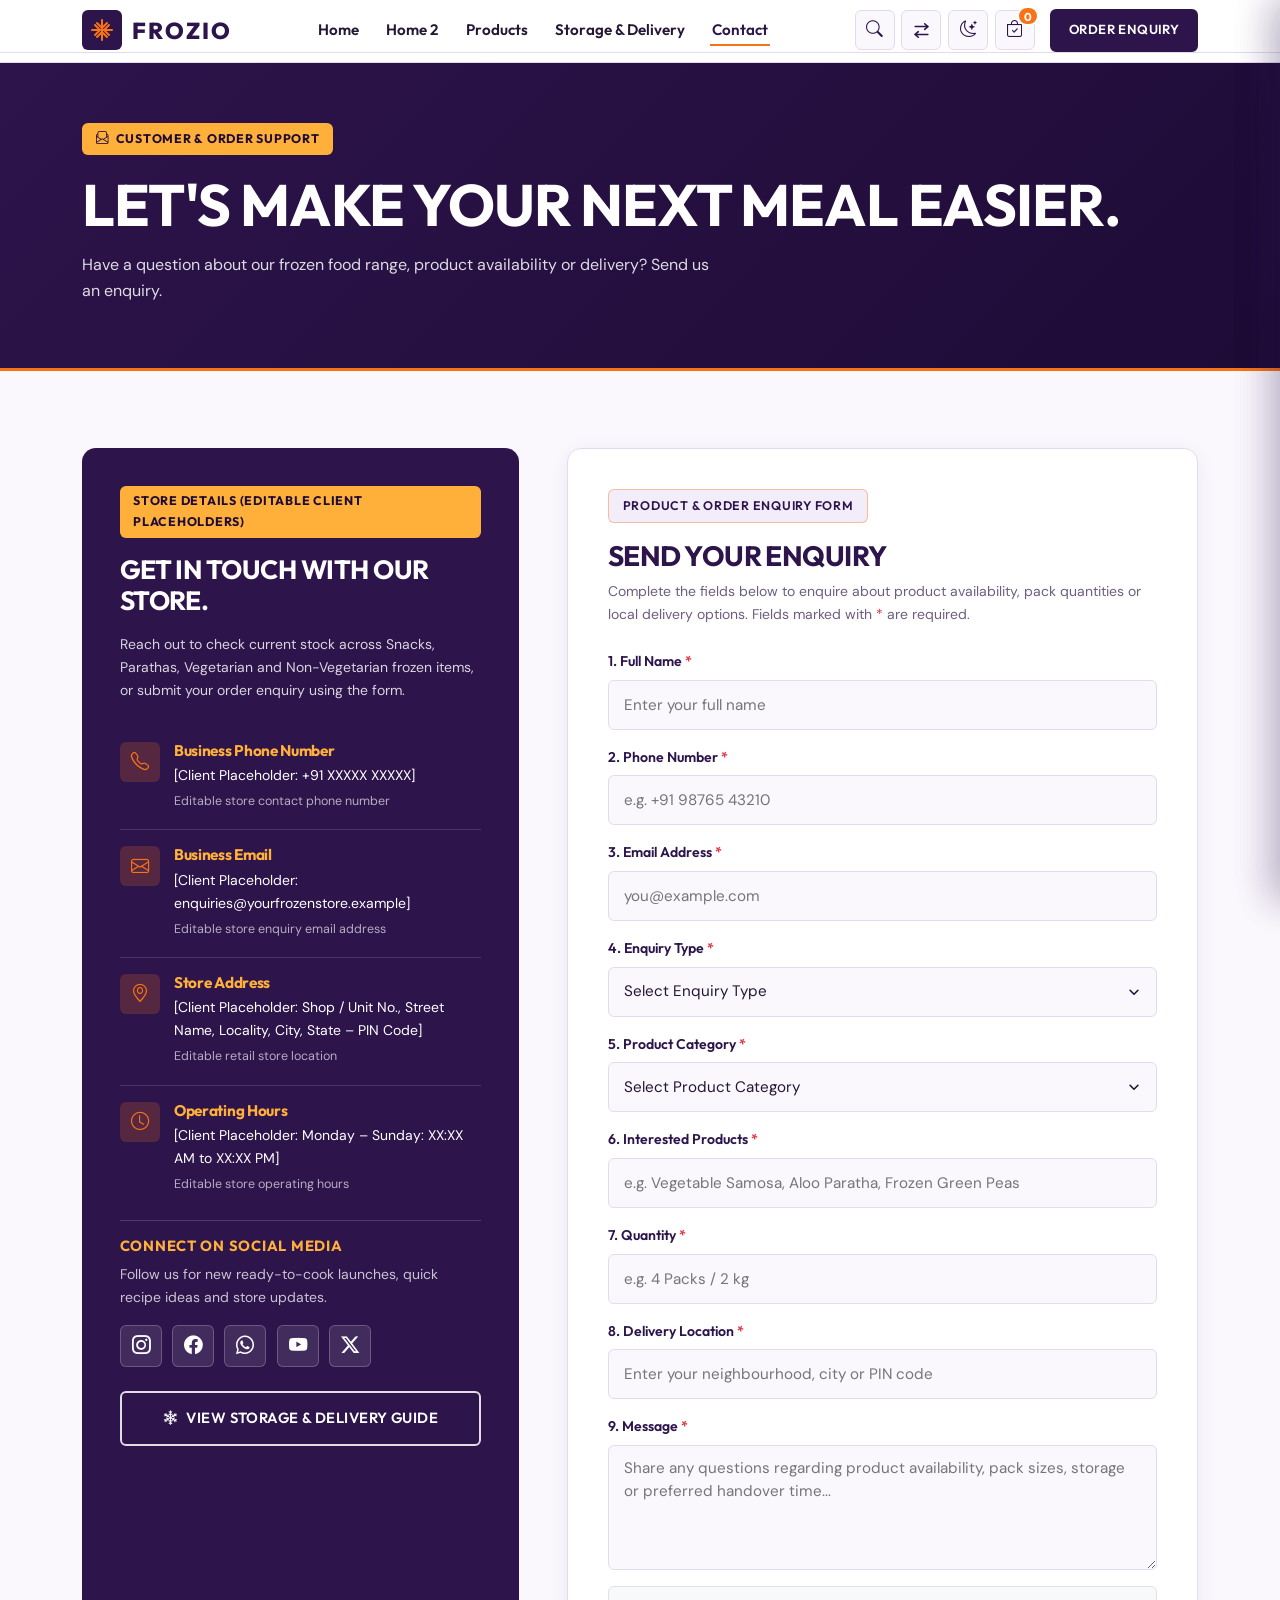
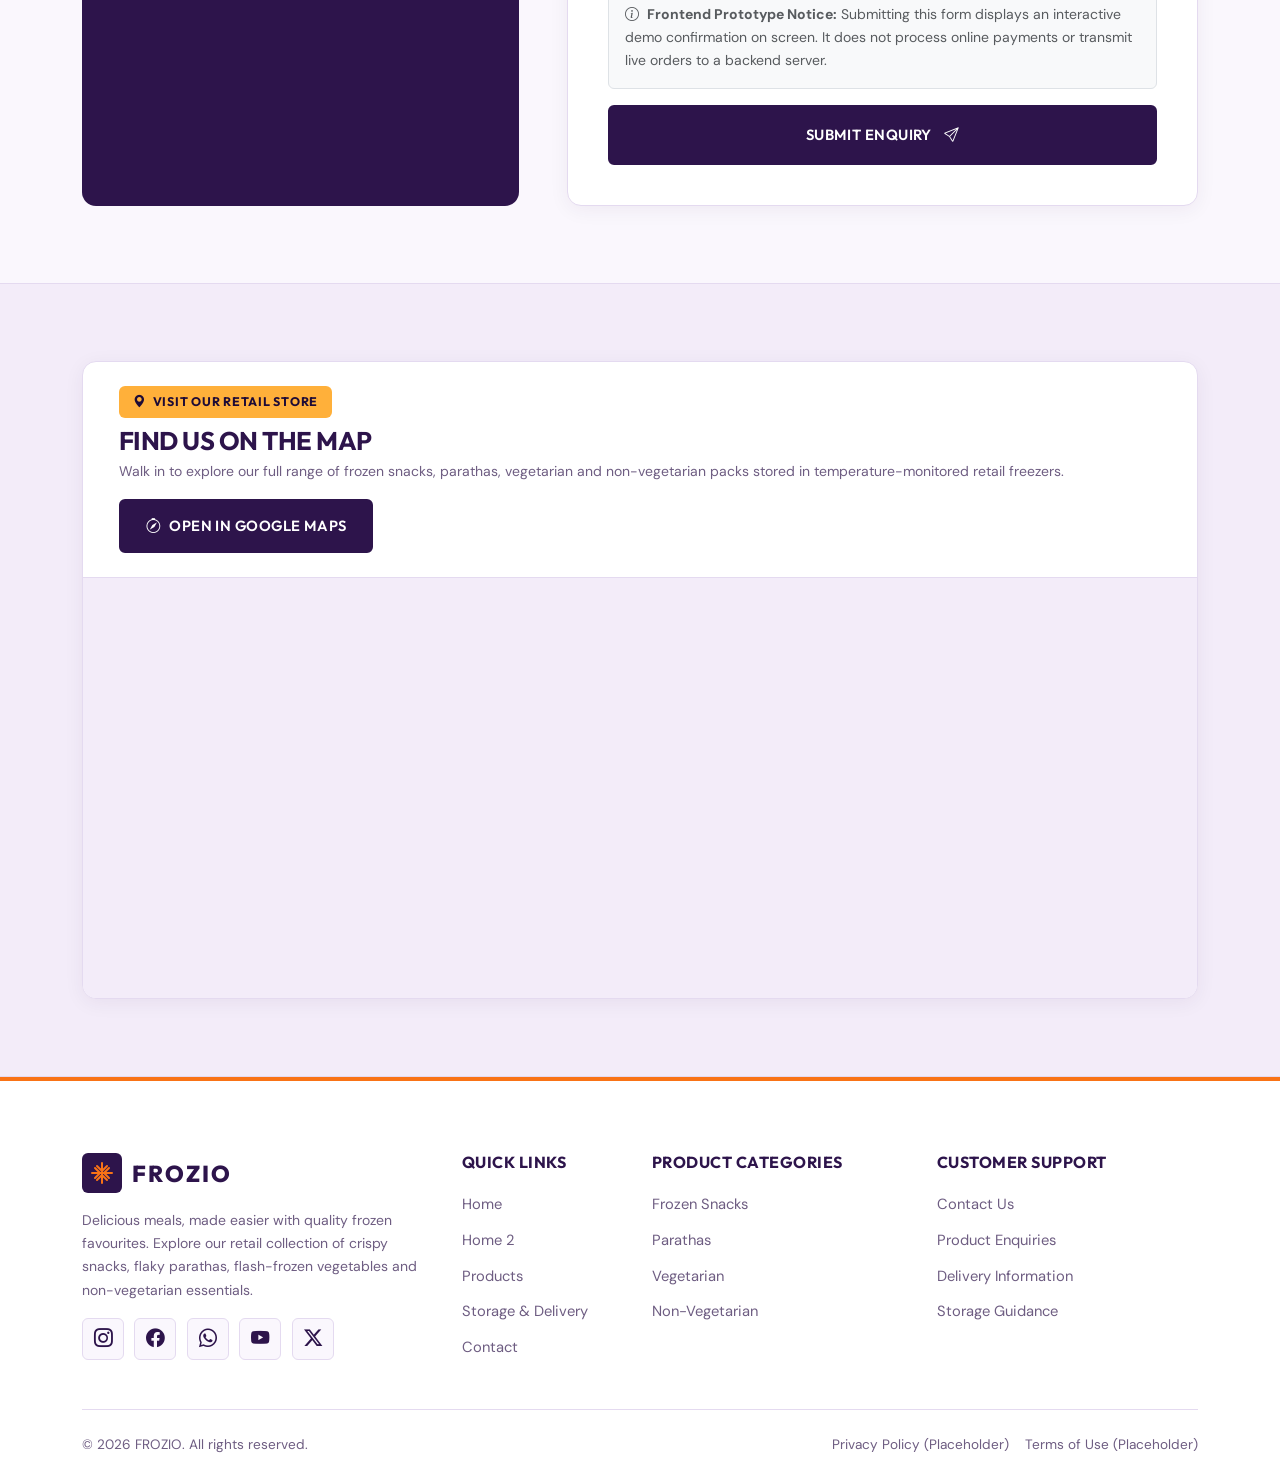
==== commit 6eea2694: "second commit" ====
--- a/contact.html
+++ b/contact.html
@@ -59,7 +59,12 @@
           </button>
 
           <button type="button" class="icon-action-btn" id="rtlToggleBtn" data-toggle-rtl aria-pressed="false" aria-label="Toggle RTL or LTR layout direction" title="Toggle RTL / LTR">
-            <span class="rtl-badge-text">RTL</span>
+            <svg class="rtl-toggle-icon" width="19" height="19" viewBox="0 0 24 24" fill="none" stroke="currentColor" stroke-width="2" stroke-linecap="round" stroke-linejoin="round" aria-hidden="true">
+              <path d="M4 7h16"/>
+              <path d="M16 3.5 20 7l-4 3.5"/>
+              <path d="M20 17H4"/>
+              <path d="M8 13.5 4 17l4 3.5"/>
+            </svg>
           </button>
 
           <button type="button" class="icon-action-btn" id="themeToggleBtn" data-toggle-theme aria-pressed="false" aria-label="Toggle dark or light theme" title="Toggle Dark / Light Mode">
@@ -95,45 +100,60 @@
 
   <!-- Mobile Navigation Drawer -->
   <aside class="mobile-nav-drawer" id="mobileNavDrawer" aria-hidden="true" aria-label="Mobile Navigation">
-    <div>
-      <div class="mobile-drawer-header">
-        <span class="fw-bold" style="font-family: var(--font-heading); color: var(--navy-primary);">STORE NAVIGATION</span>
-        <button type="button" class="drawer-close-btn" id="mobileMenuCloseBtn" aria-label="Close navigation menu">
-          <i class="bi bi-x-lg"></i>
-        </button>
-      </div>
-      <div class="mobile-drawer-tools">
-        <form class="mobile-drawer-search-form" data-drawer-search-form role="search">
-          <input type="search" class="mobile-drawer-search-input" placeholder="Search frozen foods..." aria-label="Search frozen food products">
-          <button type="submit" class="btn-brand-primary py-2 px-3" aria-label="Submit search"><i class="bi bi-search"></i></button>
-        </form>
-        <div class="mobile-drawer-actions-grid">
-          <button type="button" class="mobile-drawer-action-item" data-open-cart aria-label="Open Enquiry Cart">
+    <div class="mobile-drawer-header">
+      <span class="fw-bold" style="font-family: var(--font-heading); color: var(--navy-primary);">STORE NAVIGATION</span>
+      <button type="button" class="drawer-close-btn" id="mobileMenuCloseBtn" aria-label="Close navigation menu">
+        <i class="bi bi-x-lg"></i>
+      </button>
+    </div>
+
+    <div class="mobile-drawer-body">
+      <ul class="mobile-nav-links">
+        <li><a href="index.html" class="nav-link-item">Home</a></li>
+        <li><a href="home-2.html" class="nav-link-item">Home 2</a></li>
+        <li><a href="products.html" class="nav-link-item">Products</a></li>
+        <li><a href="storage-delivery.html" class="nav-link-item">Storage &amp; Delivery</a></li>
+        <li><a href="contact.html" class="nav-link-item active" aria-current="page">Contact</a></li>
+      </ul>
+
+      <div class="mobile-drawer-controls">
+        <div class="mobile-drawer-icon-row">
+          <button type="button" class="icon-action-btn" id="drawerSearchToggleBtn" data-toggle-drawer-search aria-expanded="false" aria-controls="mobileDrawerSearchBar" aria-label="Toggle product search" title="Search Products">
+            <i class="bi bi-search"></i>
+          </button>
+
+          <button type="button" class="icon-action-btn" data-toggle-rtl aria-pressed="false" aria-label="Toggle RTL or LTR layout direction" title="Toggle RTL / LTR">
+            <svg class="rtl-toggle-icon" width="19" height="19" viewBox="0 0 24 24" fill="none" stroke="currentColor" stroke-width="2" stroke-linecap="round" stroke-linejoin="round" aria-hidden="true">
+              <path d="M4 7h16"/>
+              <path d="M16 3.5 20 7l-4 3.5"/>
+              <path d="M20 17H4"/>
+              <path d="M8 13.5 4 17l4 3.5"/>
+            </svg>
+          </button>
+        </div>
+
+        <div class="mobile-drawer-search-bar" id="mobileDrawerSearchBar">
+          <form class="mobile-drawer-search-form" data-drawer-search-form role="search">
+            <input type="search" class="mobile-drawer-search-input" placeholder="Search frozen foods..." aria-label="Search frozen food products">
+            <button type="submit" class="btn-brand-primary py-2 px-3" aria-label="Submit search"><i class="bi bi-search"></i></button>
+          </form>
+        </div>
+
+        <div class="mobile-drawer-icon-row">
+          <button type="button" class="icon-action-btn" data-toggle-theme aria-pressed="false" aria-label="Toggle dark or light theme" title="Toggle Dark / Light Mode">
+            <i class="bi bi-moon-stars"></i>
+          </button>
+
+          <button type="button" class="icon-action-btn" data-open-cart aria-label="Open Enquiry Cart" title="Enquiry Cart">
             <i class="bi bi-bag-check"></i>
-            <span>Cart</span>
             <span class="cart-count-badge">0</span>
           </button>
-          <button type="button" class="mobile-drawer-action-item" data-toggle-theme aria-pressed="false" aria-label="Toggle dark or light theme">
-            <i class="bi bi-moon-stars"></i>
-            <span>Theme</span>
-          </button>
-          <button type="button" class="mobile-drawer-action-item" data-toggle-rtl aria-pressed="false" aria-label="Toggle RTL or LTR layout">
-            <span class="rtl-badge-text">RTL</span>
-          </button>
-        </div>
-      </div>
-      <ul class="mobile-nav-links">
-        <li><a href="index.html"><span>Home</span> <i class="bi bi-chevron-right"></i></a></li>
-        <li><a href="home-2.html"><span>Home 2</span> <i class="bi bi-chevron-right"></i></a></li>
-        <li><a href="products.html"><span>Products</span> <i class="bi bi-chevron-right"></i></a></li>
-        <li><a href="storage-delivery.html"><span>Storage &amp; Delivery</span> <i class="bi bi-chevron-right"></i></a></li>
-        <li><a href="contact.html" class="active"><span>Contact</span> <i class="bi bi-chevron-right"></i></a></li>
-        <li><a href="#orderEnquiryFormSection"><span>Order Enquiry</span> <i class="bi bi-arrow-up-right-circle"></i></a></li>
-      </ul>
-    </div>
-    <div class="mobile-drawer-footer">
-      <p class="small mb-2 fw-semibold" style="color: var(--navy-primary);">FRESH CONVENIENCE. FROZEN PERFECTION.</p>
-      <a href="products.html" class="btn-brand-primary w-100">Explore Frozen Range</a>
+        </div>
+
+        <div class="mobile-drawer-cta-wrap">
+          <a href="#orderEnquiryFormSection" class="btn-brand-primary mobile-drawer-cta">Order Enquiry</a>
+        </div>
+      </div>
     </div>
   </aside>
 
@@ -301,28 +321,28 @@
               <form id="orderEnquiryForm" novalidate>
                 <div class="row g-3">
                   <!-- 1. Full Name -->
-                  <div class="col-md-6">
+                  <div class="col-12">
                     <label for="fullName" class="form-label-brand">1. Full Name <span class="text-danger">*</span></label>
                     <input type="text" id="fullName" name="fullName" class="form-control-brand" placeholder="Enter your full name" required autocomplete="name">
                     <div class="field-error-msg">Please enter your full name (at least 2 characters).</div>
                   </div>
 
                   <!-- 2. Phone Number -->
-                  <div class="col-md-6">
+                  <div class="col-12">
                     <label for="phoneNumber" class="form-label-brand">2. Phone Number <span class="text-danger">*</span></label>
                     <input type="tel" id="phoneNumber" name="phoneNumber" class="form-control-brand" placeholder="e.g. +91 98765 43210" required autocomplete="tel">
                     <div class="field-error-msg">Please enter a valid 10-digit phone number.</div>
                   </div>
 
                   <!-- 3. Email Address -->
-                  <div class="col-md-6">
+                  <div class="col-12">
                     <label for="emailAddress" class="form-label-brand">3. Email Address <span class="text-danger">*</span></label>
                     <input type="email" id="emailAddress" name="emailAddress" class="form-control-brand" placeholder="you@example.com" required autocomplete="email">
                     <div class="field-error-msg">Please enter a valid email address.</div>
                   </div>
 
                   <!-- 4. Enquiry Type -->
-                  <div class="col-md-6">
+                  <div class="col-12">
                     <label for="enquiryType" class="form-label-brand">4. Enquiry Type <span class="text-danger">*</span></label>
                     <select id="enquiryType" name="enquiryType" class="form-control-brand" required>
                       <option value="">Select Enquiry Type</option>
@@ -337,7 +357,7 @@
                   </div>
 
                   <!-- 5. Product Category -->
-                  <div class="col-md-6">
+                  <div class="col-12">
                     <label for="productCategory" class="form-label-brand">5. Product Category <span class="text-danger">*</span></label>
                     <select id="productCategory" name="productCategory" class="form-control-brand" required>
                       <option value="">Select Product Category</option>
@@ -350,18 +370,18 @@
                     <div class="field-error-msg">Please select a product category.</div>
                   </div>
 
+                  <!-- 6. Interested Products -->
+                  <div class="col-12">
+                    <label for="interestedProducts" class="form-label-brand">6. Interested Products <span class="text-danger">*</span></label>
+                    <input type="text" id="interestedProducts" name="interestedProducts" class="form-control-brand" placeholder="e.g. Vegetable Samosa, Aloo Paratha, Frozen Green Peas" required>
+                    <div class="field-error-msg">Please list the frozen products you are interested in.</div>
+                  </div>
+
                   <!-- 7. Quantity -->
-                  <div class="col-md-6">
+                  <div class="col-12">
                     <label for="productQuantity" class="form-label-brand">7. Quantity <span class="text-danger">*</span></label>
                     <input type="text" id="productQuantity" name="productQuantity" class="form-control-brand" placeholder="e.g. 4 Packs / 2 kg" required>
                     <div class="field-error-msg">Please specify the desired pack quantity.</div>
-                  </div>
-
-                  <!-- 6. Interested Products -->
-                  <div class="col-12">
-                    <label for="interestedProducts" class="form-label-brand">6. Interested Products <span class="text-danger">*</span></label>
-                    <input type="text" id="interestedProducts" name="interestedProducts" class="form-control-brand" placeholder="e.g. Vegetable Samosa, Aloo Paratha, Frozen Green Peas" required>
-                    <div class="field-error-msg">Please list the frozen products you are interested in.</div>
                   </div>
 
                   <!-- 8. Delivery Location -->
@@ -436,16 +456,16 @@
       <div class="row g-4">
         <div class="col-lg-4 col-md-6">
           <a href="index.html" class="brand-logo mb-3">
-            <span class="brand-logo-mark" style="background-color: var(--mint-secondary); color: #FFFFFF;" aria-hidden="true">
-              <svg width="22" height="22" viewBox="0 0 24 24" fill="none" stroke="currentColor" stroke-width="2.2" stroke-linecap="round" stroke-linejoin="round">
+            <span class="brand-logo-mark" aria-hidden="true">
+              <svg width="24" height="24" viewBox="0 0 24 24" fill="none" stroke="currentColor" stroke-width="2" stroke-linecap="round" stroke-linejoin="round">
                 <path d="M12 2v20M17 5l-5 5-5-5M17 19l-5-5-5 5M2 12h20M5 7l5 5-5 5M19 7l-5 5 5 5"/>
               </svg>
             </span>
             <span class="brand-logo-text">
-              <span class="brand-logo-title text-white">FROZIO</span>
+              <span class="brand-logo-title">FROZIO</span>
             </span>
           </a>
-          <p class="small mb-3" style="color: rgba(255,255,255,0.8); max-width: 340px;">
+          <p class="small mb-3" style="max-width: 340px;">
             Delicious meals, made easier with quality frozen favourites. Explore our retail collection of crispy snacks, flaky parathas, flash-frozen vegetables and non-vegetarian essentials.
           </p>
           <div class="contact-social-links" aria-label="Social Media Links">
@@ -502,12 +522,16 @@
       <div class="footer-bottom">
         <div>&copy; 2026 FROZIO. All rights reserved.</div>
         <div class="d-flex gap-3">
-          <a href="storage-delivery.html#faq-section" class="text-white-50">Privacy Policy (Placeholder)</a>
-          <a href="storage-delivery.html#faq-section" class="text-white-50">Terms of Use (Placeholder)</a>
+          <a href="storage-delivery.html#faq-section">Privacy Policy (Placeholder)</a>
+          <a href="storage-delivery.html#faq-section">Terms of Use (Placeholder)</a>
         </div>
       </div>
     </div>
   </footer>
+
+  <button type="button" class="back-to-top-btn" id="backToTopBtn" aria-label="Scroll back to top" title="Back to Top">
+    <i class="bi bi-arrow-up" aria-hidden="true"></i>
+  </button>
 
   <script src="assets/js/main.js"></script>
 </body>
--- a/assets/css/style.css
+++ b/assets/css/style.css
@@ -59,13 +59,17 @@
 
 body {
   margin: 0;
-  padding: 72px 0 0;
+  padding: 59px 0 0;
   font-family: var(--font-body);
   color: var(--text-main);
   background-color: var(--bg-ice-white);
   line-height: 1.65;
   overflow-x: hidden;
   -webkit-font-smoothing: antialiased;
+}
+
+[hidden] {
+  display: none !important;
 }
 
 h1, h2, h3, h4, h5, h6 {
@@ -295,11 +299,11 @@
   background-color: var(--surface-white);
   border-bottom: 1px solid var(--border-color);
   transition: padding var(--transition-fast), box-shadow var(--transition-fast), background-color var(--transition-fast);
-  padding: 0.85rem 0;
+  padding: 0.55rem 0;
 }
 
 .site-header.is-scrolled {
-  padding: 0.6rem 0;
+  padding: 0.42rem 0;
   box-shadow: 0 6px 24px rgba(45, 20, 75, 0.12);
 }
 
@@ -307,7 +311,7 @@
   display: flex;
   align-items: center;
   justify-content: space-between;
-  gap: 1rem;
+  gap: 0.75rem;
 }
 
 .brand-logo {
@@ -358,7 +362,7 @@
 .nav-list {
   display: flex;
   align-items: center;
-  gap: 1.75rem;
+  gap: 1.15rem;
   list-style: none;
   margin: 0;
   padding: 0;
@@ -400,14 +404,14 @@
 .header-actions {
   display: flex;
   align-items: center;
-  gap: 0.55rem;
+  gap: 0.42rem;
   flex-shrink: 0;
 }
 
 .icon-action-btn {
   position: relative;
-  width: 42px;
-  height: 42px;
+  width: 40px;
+  height: 40px;
   border-radius: var(--radius-sm);
   border: 1px solid var(--border-color);
   background-color: var(--bg-ice-white);
@@ -415,7 +419,7 @@
   display: inline-flex;
   align-items: center;
   justify-content: center;
-  font-size: 1.1rem;
+  font-size: 1.05rem;
   cursor: pointer;
   transition: all var(--transition-fast);
 }
@@ -456,8 +460,8 @@
 }
 
 .hamburger-btn {
-  width: 42px;
-  height: 42px;
+  width: 40px;
+  height: 40px;
   border-radius: var(--radius-sm);
   border: 1px solid var(--navy-primary);
   background-color: var(--navy-primary);
@@ -465,7 +469,7 @@
   display: inline-flex;
   align-items: center;
   justify-content: center;
-  font-size: 1.3rem;
+  font-size: 1.25rem;
   cursor: pointer;
   transition: all var(--transition-fast);
 }
@@ -486,14 +490,22 @@
 @media (min-width: 1025px) {
   .desktop-nav {
     display: block;
+    margin-inline: auto;
   }
   .header-cta-desktop {
     display: inline-flex;
-    padding: 0.62rem 1.15rem;
-    font-size: 0.84rem;
+    margin-inline-start: 0.55rem;
+    padding: 0.54rem 1.05rem;
+    font-size: 0.82rem;
   }
   .hamburger-btn {
     display: none;
+  }
+}
+
+@media (min-width: 1200px) {
+  .nav-list {
+    gap: 1.5rem;
   }
 }
 
@@ -545,7 +557,6 @@
   transition: transform var(--transition-smooth);
   display: flex;
   flex-direction: column;
-  justify-content: space-between;
   overflow-y: auto;
 }
 
@@ -557,7 +568,7 @@
   display: flex;
   align-items: center;
   justify-content: space-between;
-  padding: 1.15rem 1.25rem;
+  padding: 1.05rem 1.25rem;
   border-bottom: 1px solid var(--border-color);
   background-color: var(--bg-ice-white);
 }
@@ -581,39 +592,60 @@
   border-color: var(--mint-secondary);
 }
 
+.mobile-drawer-body {
+  flex: 1;
+  display: flex;
+  flex-direction: column;
+  align-items: center;
+  gap: 1.35rem;
+  padding: 1.75rem 1.25rem 2rem;
+  text-align: center;
+}
+
 .mobile-nav-links {
   list-style: none;
-  margin: 0;
-  padding: 1.25rem;
+  margin: auto 0 0;
+  padding: 0;
   display: flex;
   flex-direction: column;
-  gap: 0.45rem;
-}
-
-.mobile-nav-links a {
-  display: flex;
-  align-items: center;
-  justify-content: space-between;
-  padding: 0.85rem 1rem;
-  border-radius: var(--radius-sm);
-  font-family: var(--font-heading);
-  font-weight: 600;
-  font-size: 1.02rem;
-  color: var(--navy-primary);
-  border: 1px solid transparent;
-}
-
-.mobile-nav-links a:hover,
-.mobile-nav-links a.active {
-  background-color: var(--bg-soft-mint);
-  border-color: rgba(249, 115, 22, 0.45);
-}
-
-.mobile-drawer-tools {
-  padding: 1rem 1.25rem 0.25rem;
+  align-items: center;
+  gap: 0.65rem;
+  width: 100%;
+}
+
+.mobile-nav-links .nav-link-item {
+  display: inline-block;
+  text-align: center;
+  font-size: 1.04rem;
+  padding: 0.45rem 0.2rem;
+}
+
+.mobile-drawer-controls {
   display: flex;
   flex-direction: column;
+  align-items: center;
   gap: 0.75rem;
+  width: 100%;
+  margin: 0 0 auto;
+}
+
+.mobile-drawer-icon-row {
+  display: flex;
+  align-items: center;
+  justify-content: center;
+  gap: 0.65rem;
+}
+
+.mobile-drawer-search-bar {
+  width: 100%;
+  max-height: 0;
+  overflow: hidden;
+  transition: max-height var(--transition-smooth), margin var(--transition-smooth);
+}
+
+.mobile-drawer-search-bar.is-open {
+  max-height: 64px;
+  margin: 0.1rem 0;
 }
 
 .mobile-drawer-search-form {
@@ -625,7 +657,7 @@
 .mobile-drawer-search-input {
   flex: 1;
   min-width: 0;
-  padding: 0.6rem 0.85rem;
+  padding: 0.55rem 0.85rem;
   border: 1px solid var(--border-color);
   border-radius: var(--radius-sm);
   font-family: var(--font-body);
@@ -640,51 +672,16 @@
   background-color: var(--surface-white);
 }
 
-.mobile-drawer-actions-grid {
-  display: grid;
-  grid-template-columns: repeat(3, 1fr);
-  gap: 0.5rem;
-}
-
-.mobile-drawer-action-item {
-  position: relative;
-  display: flex;
-  align-items: center;
+.mobile-drawer-cta-wrap {
+  display: flex;
   justify-content: center;
-  gap: 0.45rem;
-  padding: 0.65rem 0.5rem;
-  border: 1px solid var(--border-color);
-  border-radius: var(--radius-sm);
-  background-color: var(--bg-ice-white);
-  color: var(--navy-primary);
-  font-family: var(--font-heading);
-  font-weight: 700;
-  font-size: 0.8rem;
-  cursor: pointer;
-  transition: all var(--transition-fast);
-}
-
-.mobile-drawer-action-item:hover {
-  background-color: var(--bg-soft-mint);
-  border-color: var(--mint-secondary);
-}
-
-[data-theme="dark"] .mobile-drawer-action-item {
-  background-color: #2D144B;
-  color: #FFFFFF;
-  border-color: var(--border-color);
-}
-
-[data-theme="dark"] .mobile-drawer-action-item:hover {
-  background-color: var(--mint-secondary);
-  color: #FFFFFF;
-  border-color: var(--mint-secondary);
-}
-
-.mobile-drawer-footer {
-  padding: 1.25rem;
-  border-top: 1px solid var(--border-color);
-  background-color: var(--bg-ice-white);
+  width: 100%;
+  margin-top: 0.25rem;
+}
+
+.mobile-drawer-cta {
+  padding: 0.65rem 1.35rem;
+  font-size: 0.86rem;
 }
 
 /* Search Bar Overlay */
@@ -725,10 +722,18 @@
    ========================================================================== */
 .hero-section {
   position: relative;
-  padding: clamp(2.5rem, 5vw, 4.75rem) 0;
+  min-height: calc(100vh - 59px);
+  display: flex;
+  align-items: center;
+  padding: clamp(1.75rem, 3.5vh, 3.5rem) 0;
   background: linear-gradient(135deg, var(--bg-ice-white) 0%, var(--bg-soft-mint) 100%);
   border-bottom: 1px solid var(--border-color);
   overflow: hidden;
+}
+
+.hero-section > .container {
+  width: 100%;
+  min-width: 0;
 }
 
 .hero-section::before {
@@ -1113,7 +1118,7 @@
   }
 }
 
-@media (min-width: 1024px) {
+@media (min-width: 1200px) {
   .category-showcase-grid {
     grid-template-columns: repeat(4, 1fr);
   }
@@ -1201,6 +1206,36 @@
 @media (min-width: 1200px) {
   .product-grid-4 {
     grid-template-columns: repeat(4, 1fr);
+  }
+}
+
+#productsCatalogGrid {
+  display: flex;
+  flex-wrap: wrap;
+  justify-content: center;
+  gap: 1.5rem;
+}
+
+#productsCatalogGrid .product-card {
+  flex: 0 0 100%;
+  min-width: 0;
+}
+
+@media (min-width: 576px) {
+  #productsCatalogGrid .product-card {
+    flex: 0 0 calc((100% - 1.52rem) / 2);
+  }
+}
+
+@media (min-width: 992px) {
+  #productsCatalogGrid .product-card {
+    flex: 0 0 calc((100% - 3.02rem) / 3);
+  }
+}
+
+@media (min-width: 1200px) {
+  #productsCatalogGrid .product-card {
+    flex: 0 0 calc((100% - 4.52rem) / 4);
   }
 }
 
@@ -1358,10 +1393,22 @@
   font-weight: 500;
 }
 
+.product-card-actions {
+  display: grid;
+  grid-template-columns: auto 1fr;
+  gap: 0.5rem;
+  align-items: stretch;
+}
+
+.btn-card-details {
+  padding: 0.65rem 0.8rem;
+  font-size: 0.8rem;
+}
+
 .btn-add-enquiry {
   width: 100%;
-  padding: 0.68rem 1rem;
-  font-size: 0.84rem;
+  padding: 0.65rem 0.8rem;
+  font-size: 0.8rem;
 }
 
 .btn-add-enquiry.is-added {
@@ -2074,15 +2121,47 @@
 }
 
 .form-control-brand {
+  display: block;
   width: 100%;
+  box-sizing: border-box;
   padding: 0.72rem 0.95rem;
   border: 1px solid var(--border-color);
   border-radius: var(--radius-sm);
   font-family: var(--font-body);
   font-size: 0.95rem;
+  line-height: 1.5;
   color: var(--text-main);
   background-color: var(--bg-ice-white);
   transition: border-color var(--transition-fast), background-color var(--transition-fast);
+}
+
+input.form-control-brand,
+select.form-control-brand {
+  height: 50px;
+}
+
+select.form-control-brand {
+  -webkit-appearance: none;
+  appearance: none;
+  padding-right: 2.5rem;
+  background-image: url("data:image/svg+xml,%3Csvg xmlns='http://www.w3.org/2000/svg' width='14' height='14' viewBox='0 0 16 16' fill='none'%3E%3Cpath d='M3.5 6L8 10.5L12.5 6' stroke='%23241136' stroke-width='1.8' stroke-linecap='round' stroke-linejoin='round'/%3E%3C/svg%3E");
+  background-repeat: no-repeat;
+  background-position: right 0.95rem center;
+  background-size: 14px 14px;
+}
+
+[data-theme="dark"] select.form-control-brand {
+  background-image: url("data:image/svg+xml,%3Csvg xmlns='http://www.w3.org/2000/svg' width='14' height='14' viewBox='0 0 16 16' fill='none'%3E%3Cpath d='M3.5 6L8 10.5L12.5 6' stroke='%23FFFFFF' stroke-width='1.8' stroke-linecap='round' stroke-linejoin='round'/%3E%3C/svg%3E");
+}
+
+[dir="rtl"] select.form-control-brand {
+  padding-right: 0.95rem;
+  padding-left: 2.5rem;
+  background-position: left 0.95rem center;
+}
+
+textarea.form-control-brand {
+  min-height: 125px;
 }
 
 .form-control-brand:focus {
@@ -2111,8 +2190,8 @@
    16. GLOBAL FOOTER
    ========================================================================== */
 .site-footer {
-  background-color: var(--navy-primary);
-  color: #FFFFFF;
+  background-color: var(--surface-white);
+  color: var(--text-secondary);
   padding: clamp(3rem, 6vw, 4.5rem) 0 1.75rem;
   border-top: 4px solid var(--mint-secondary);
 }
@@ -2121,7 +2200,7 @@
   font-family: var(--font-heading);
   font-weight: 700;
   font-size: 1rem;
-  color: #FFFFFF;
+  color: var(--navy-primary);
   letter-spacing: 0.03em;
   text-transform: uppercase;
   margin-bottom: 1.15rem;
@@ -2137,7 +2216,7 @@
 }
 
 .footer-links a {
-  color: rgba(255, 255, 255, 0.8);
+  color: var(--text-secondary);
   font-size: 0.92rem;
   transition: color var(--transition-fast), transform var(--transition-fast);
   display: inline-block;
@@ -2148,22 +2227,130 @@
   transform: translateX(3px);
 }
 
+.site-footer .social-icon-link {
+  background-color: var(--bg-ice-white);
+  border-color: var(--border-color);
+  color: var(--navy-primary) !important;
+}
+
+.site-footer .social-icon-link:hover,
+.site-footer .social-icon-link:focus-visible {
+  background-color: var(--mint-secondary);
+  border-color: var(--mint-secondary);
+  color: #FFFFFF !important;
+}
+
+.footer-enquiry-link {
+  color: var(--mint-hover) !important;
+  font-weight: 600;
+}
+
 .footer-bottom {
   margin-top: 3rem;
   padding-top: 1.5rem;
-  border-top: 1px solid rgba(255, 255, 255, 0.14);
+  border-top: 1px solid var(--border-color);
   display: flex;
   flex-direction: column;
   gap: 0.75rem;
   justify-content: space-between;
   align-items: center;
   font-size: 0.85rem;
-  color: rgba(255, 255, 255, 0.75);
+  color: var(--text-secondary);
+}
+
+.footer-bottom a {
+  color: var(--text-secondary);
+}
+
+.footer-bottom a:hover {
+  color: var(--mint-secondary);
 }
 
 @media (min-width: 768px) {
   .footer-bottom {
     flex-direction: row;
+  }
+}
+
+/* ==========================================================================
+   16B. BACK TO TOP BUTTON
+   ========================================================================== */
+.back-to-top-btn {
+  position: fixed;
+  bottom: 1.5rem;
+  inset-inline-end: 1.5rem;
+  z-index: 1020;
+  width: 46px;
+  height: 46px;
+  border-radius: 50%;
+  border: 2px solid var(--mint-secondary);
+  background-color: var(--navy-primary);
+  color: #FFFFFF;
+  display: inline-flex;
+  align-items: center;
+  justify-content: center;
+  font-size: 1.2rem;
+  cursor: pointer;
+  box-shadow: 0 8px 22px rgba(45, 20, 75, 0.24);
+  opacity: 0;
+  visibility: hidden;
+  transform: translateY(16px) scale(0.9);
+  pointer-events: none;
+  transition: opacity var(--transition-fast), visibility var(--transition-fast), transform 0.25s cubic-bezier(0.22, 1, 0.36, 1), background-color var(--transition-fast), border-color var(--transition-fast), box-shadow var(--transition-fast), color var(--transition-fast);
+}
+
+.back-to-top-btn.is-visible {
+  opacity: 1;
+  visibility: visible;
+  transform: translateY(0) scale(1);
+  pointer-events: auto;
+}
+
+.back-to-top-btn i {
+  transition: transform 0.25s cubic-bezier(0.22, 1, 0.36, 1);
+  line-height: 1;
+}
+
+.back-to-top-btn:hover,
+.back-to-top-btn:focus-visible {
+  background-color: var(--mint-secondary);
+  border-color: var(--mint-hover);
+  color: #FFFFFF;
+  transform: translateY(-5px) scale(1.06);
+  box-shadow: 0 14px 28px rgba(249, 115, 22, 0.38);
+}
+
+.back-to-top-btn:hover i,
+.back-to-top-btn:focus-visible i {
+  transform: translateY(-2px);
+}
+
+.back-to-top-btn:active {
+  transform: translateY(-1px) scale(0.98);
+}
+
+[data-theme="dark"] .back-to-top-btn {
+  background-color: var(--mint-secondary);
+  border-color: var(--lime-accent);
+  color: #FFFFFF;
+  box-shadow: 0 8px 24px rgba(0, 0, 0, 0.45);
+}
+
+[data-theme="dark"] .back-to-top-btn:hover,
+[data-theme="dark"] .back-to-top-btn:focus-visible {
+  background-color: var(--lime-accent);
+  border-color: #FFFFFF;
+  color: #1E0B36;
+  box-shadow: 0 14px 30px rgba(255, 176, 58, 0.36);
+}
+
+@media (max-width: 575px) {
+  .back-to-top-btn {
+    bottom: 1rem;
+    inset-inline-end: 1rem;
+    width: 42px;
+    height: 42px;
+    font-size: 1.1rem;
   }
 }
 
@@ -2204,6 +2391,23 @@
   font-weight: 800;
   font-size: 0.72rem;
   letter-spacing: 0.04em;
+}
+
+.rtl-toggle-icon {
+  display: block;
+  flex-shrink: 0;
+}
+
+[data-toggle-rtl][aria-pressed="true"] {
+  background-color: var(--bg-soft-mint);
+  border-color: var(--mint-secondary);
+  color: var(--navy-primary);
+}
+
+[data-theme="dark"] [data-toggle-rtl][aria-pressed="true"] {
+  background-color: var(--mint-secondary);
+  border-color: var(--mint-secondary);
+  color: #FFFFFF;
 }
 
 /* Dark Theme Variable Overrides & Surface Styling */
@@ -2288,6 +2492,57 @@
   border-bottom-color: var(--border-color);
 }
 
+[data-theme="dark"] .site-footer {
+  background-color: var(--navy-dark);
+  color: rgba(255, 255, 255, 0.82);
+}
+
+[data-theme="dark"] .site-footer p {
+  color: rgba(255, 255, 255, 0.8);
+}
+
+[data-theme="dark"] .site-footer .footer-title {
+  color: #FFFFFF;
+}
+
+[data-theme="dark"] .site-footer .footer-links a {
+  color: rgba(255, 255, 255, 0.8);
+}
+
+[data-theme="dark"] .site-footer .footer-links a:hover {
+  color: var(--mint-secondary);
+}
+
+[data-theme="dark"] .site-footer .footer-enquiry-link {
+  color: var(--lime-accent) !important;
+}
+
+[data-theme="dark"] .site-footer .social-icon-link {
+  background-color: rgba(255, 255, 255, 0.1);
+  border-color: rgba(255, 255, 255, 0.22);
+  color: #FFFFFF !important;
+}
+
+[data-theme="dark"] .site-footer .social-icon-link:hover,
+[data-theme="dark"] .site-footer .social-icon-link:focus-visible {
+  background-color: var(--mint-secondary);
+  border-color: var(--mint-secondary);
+  color: #FFFFFF !important;
+}
+
+[data-theme="dark"] .site-footer .footer-bottom {
+  border-top-color: rgba(255, 255, 255, 0.14);
+  color: rgba(255, 255, 255, 0.75);
+}
+
+[data-theme="dark"] .site-footer .footer-bottom a {
+  color: rgba(255, 255, 255, 0.75);
+}
+
+[data-theme="dark"] .site-footer .footer-bottom a:hover {
+  color: var(--mint-secondary);
+}
+
 [data-theme="dark"] .icon-action-btn,
 [data-theme="dark"] .drawer-close-btn {
   background-color: #2D144B;
@@ -2410,6 +2665,21 @@
 [dir="rtl"] .bi-arrow-right::before {
   transform: scaleX(-1);
   display: inline-block;
+}
+
+[dir="rtl"] .site-footer .footer-links li > .bi.me-2 {
+  margin-right: 0 !important;
+  margin-left: 0.5rem !important;
+}
+
+[dir="rtl"] .footer-links a:hover {
+  transform: translateX(-3px);
+}
+
+@media (min-width: 992px) {
+  [dir="rtl"] [aria-labelledby="products-page-heading"] .text-lg-end {
+    text-align: left !important;
+  }
 }
 
 /* ==========================================================================
@@ -2427,7 +2697,7 @@
   }
 }
 
-@media (min-width: 992px) {
+@media (min-width: 1200px) {
   .prep-guide-grid {
     grid-template-columns: repeat(4, 1fr);
   }
@@ -2456,6 +2726,8 @@
   display: flex;
   align-items: center;
   justify-content: space-between;
+  flex-wrap: wrap;
+  gap: 0.5rem;
   margin-bottom: 1.25rem;
 }
 
@@ -2653,4 +2925,258 @@
   border-color: var(--border-color);
 }
 
-
+/* ==========================================================================
+   20. PRODUCTS PAGE — PRODUCT DETAILS PANEL
+   ========================================================================== */
+.product-detail-card {
+  background-color: var(--bg-ice-white);
+  border: 1px solid var(--border-color);
+  border-radius: var(--radius-lg);
+  padding: clamp(1.25rem, 3vw, 2.25rem);
+  box-shadow: var(--shadow-subtle);
+}
+
+.product-detail-grid {
+  display: grid;
+  grid-template-columns: 1fr;
+  gap: 2rem;
+  align-items: center;
+}
+
+@media (min-width: 992px) {
+  .product-detail-grid {
+    grid-template-columns: 0.92fr 1.08fr;
+    gap: 2.5rem;
+  }
+}
+
+.product-detail-media {
+  position: relative;
+  border-radius: var(--radius-md);
+  overflow: hidden;
+  border: 2px solid var(--surface-white);
+  box-shadow: var(--shadow-subtle);
+  aspect-ratio: 4 / 3;
+  background-color: var(--surface-white);
+}
+
+.product-detail-media img {
+  width: 100%;
+  height: 100%;
+  object-fit: cover;
+}
+
+.product-detail-topbar {
+  display: flex;
+  flex-wrap: wrap;
+  align-items: center;
+  justify-content: space-between;
+  gap: 0.75rem;
+  margin-bottom: 1.5rem;
+  padding-bottom: 1rem;
+  border-bottom: 1px solid var(--border-color);
+}
+
+.product-detail-topbar > * {
+  min-width: 0;
+}
+
+.product-detail-selector-wrap {
+  display: flex;
+  align-items: center;
+  gap: 0.6rem;
+  flex-wrap: wrap;
+  max-width: 100%;
+  min-width: 0;
+}
+
+.product-detail-selector-wrap .catalog-sort-select {
+  max-width: 100%;
+  min-width: 0;
+  text-overflow: ellipsis;
+}
+
+.product-detail-header {
+  display: flex;
+  flex-wrap: wrap;
+  align-items: baseline;
+  justify-content: space-between;
+  gap: 0.75rem;
+  margin-bottom: 0.65rem;
+}
+
+.product-detail-title {
+  margin-bottom: 0;
+  color: var(--navy-primary);
+}
+
+.product-detail-price {
+  font-family: var(--font-heading);
+  font-weight: 800;
+  font-size: 1.45rem;
+  color: var(--mint-hover);
+}
+
+.product-detail-specs {
+  display: flex;
+  flex-direction: column;
+  gap: 0.85rem;
+  margin: 1.25rem 0 1.5rem;
+}
+
+.product-detail-spec-item {
+  background-color: var(--surface-white);
+  border: 1px solid var(--border-color);
+  border-radius: var(--radius-sm);
+  padding: 0.9rem 1rem;
+  display: flex;
+  align-items: flex-start;
+  gap: 0.85rem;
+}
+
+.product-detail-spec-item > div {
+  min-width: 0;
+  flex: 1;
+}
+
+.product-detail-spec-icon {
+  width: 36px;
+  height: 36px;
+  border-radius: var(--radius-sm);
+  background-color: var(--bg-soft-mint);
+  color: var(--mint-hover);
+  display: inline-flex;
+  align-items: center;
+  justify-content: center;
+  font-size: 1.05rem;
+  flex-shrink: 0;
+}
+
+.product-detail-spec-label {
+  display: block;
+  font-family: var(--font-heading);
+  font-weight: 700;
+  font-size: 0.82rem;
+  text-transform: uppercase;
+  letter-spacing: 0.04em;
+  color: var(--navy-primary);
+  margin-bottom: 0.2rem;
+}
+
+.product-detail-spec-text {
+  font-size: 0.9rem;
+  color: var(--text-secondary);
+  margin: 0;
+  line-height: 1.5;
+}
+
+.product-detail-qty-row {
+  display: flex;
+  flex-wrap: wrap;
+  align-items: center;
+  justify-content: space-between;
+  gap: 0.75rem;
+  margin-top: 0.4rem;
+}
+
+.product-detail-actions {
+  display: flex;
+  flex-wrap: wrap;
+  align-items: center;
+  gap: 0.85rem;
+}
+
+[data-theme="dark"] .product-detail-card {
+  background-color: var(--bg-soft-mint);
+  border-color: var(--border-color);
+}
+
+[data-theme="dark"] .product-detail-spec-item {
+  background-color: var(--surface-white);
+  border-color: var(--border-color);
+}
+
+[data-theme="dark"] .product-detail-spec-label,
+[data-theme="dark"] .product-detail-title {
+  color: #FFFFFF;
+}
+
+[data-theme="dark"] .product-detail-price {
+  color: var(--lime-accent);
+}
+
+[data-theme="dark"] .product-detail-spec-icon {
+  background-color: rgba(249, 115, 22, 0.18);
+  color: var(--lime-accent);
+}
+
+/* ==========================================================================
+   21. MOBILE CTA BUTTON UNIFORM SIZE & CENTER ALIGNMENT (ALL PAGES)
+   ========================================================================== */
+@media (max-width: 767px) {
+  .hero-cta-group,
+  .final-cta-content .d-flex,
+  #inlineEnquirySummaryBar .d-flex.flex-wrap,
+  [aria-labelledby="enquiry-callout-heading"] .d-flex.flex-wrap,
+  .product-detail-actions {
+    flex-direction: column;
+    align-items: center;
+    justify-content: center;
+    width: 100%;
+  }
+
+  .section-header-split > .btn-brand-primary,
+  .section-header-split > .btn-brand-secondary {
+    align-self: center;
+  }
+
+  .hero-cta-group .btn-brand-primary,
+  .hero-cta-group .btn-brand-secondary,
+  .section-header-split > .btn-brand-primary,
+  .section-header-split > .btn-brand-secondary,
+  .storage-highlight-content .btn-brand-primary,
+  .final-cta-content .btn-brand-mint,
+  .final-cta-content .btn-brand-outline-white,
+  .page-hero-banner .btn-brand-mint,
+  #inlineEnquirySummaryBar .btn-brand-primary,
+  #inlineEnquirySummaryBar .btn-brand-secondary,
+  #resetCatalogFiltersBtn,
+  [aria-labelledby="enquiry-callout-heading"] .btn-brand-primary,
+  [aria-labelledby="enquiry-callout-heading"] .btn-brand-secondary,
+  [aria-labelledby="delivery-info-heading"] .btn-brand-primary,
+  .contact-map-header > .btn-brand-primary,
+  .product-detail-actions .btn-brand-primary,
+  .product-detail-actions .btn-brand-mint {
+    display: flex;
+    width: 100%;
+    max-width: 300px;
+    margin-inline: auto;
+    padding: 0.82rem 1rem !important;
+    font-size: 0.84rem !important;
+    justify-content: center;
+    text-align: center;
+    white-space: normal;
+  }
+
+  .category-filter-pills {
+    justify-content: center;
+  }
+
+  .product-detail-topbar {
+    flex-direction: column;
+    align-items: flex-start;
+  }
+
+  .product-detail-selector-wrap {
+    width: 100%;
+    flex-direction: column;
+    align-items: stretch;
+  }
+
+  .product-detail-selector-wrap .catalog-sort-select {
+    width: 100%;
+  }
+}
+
+
+
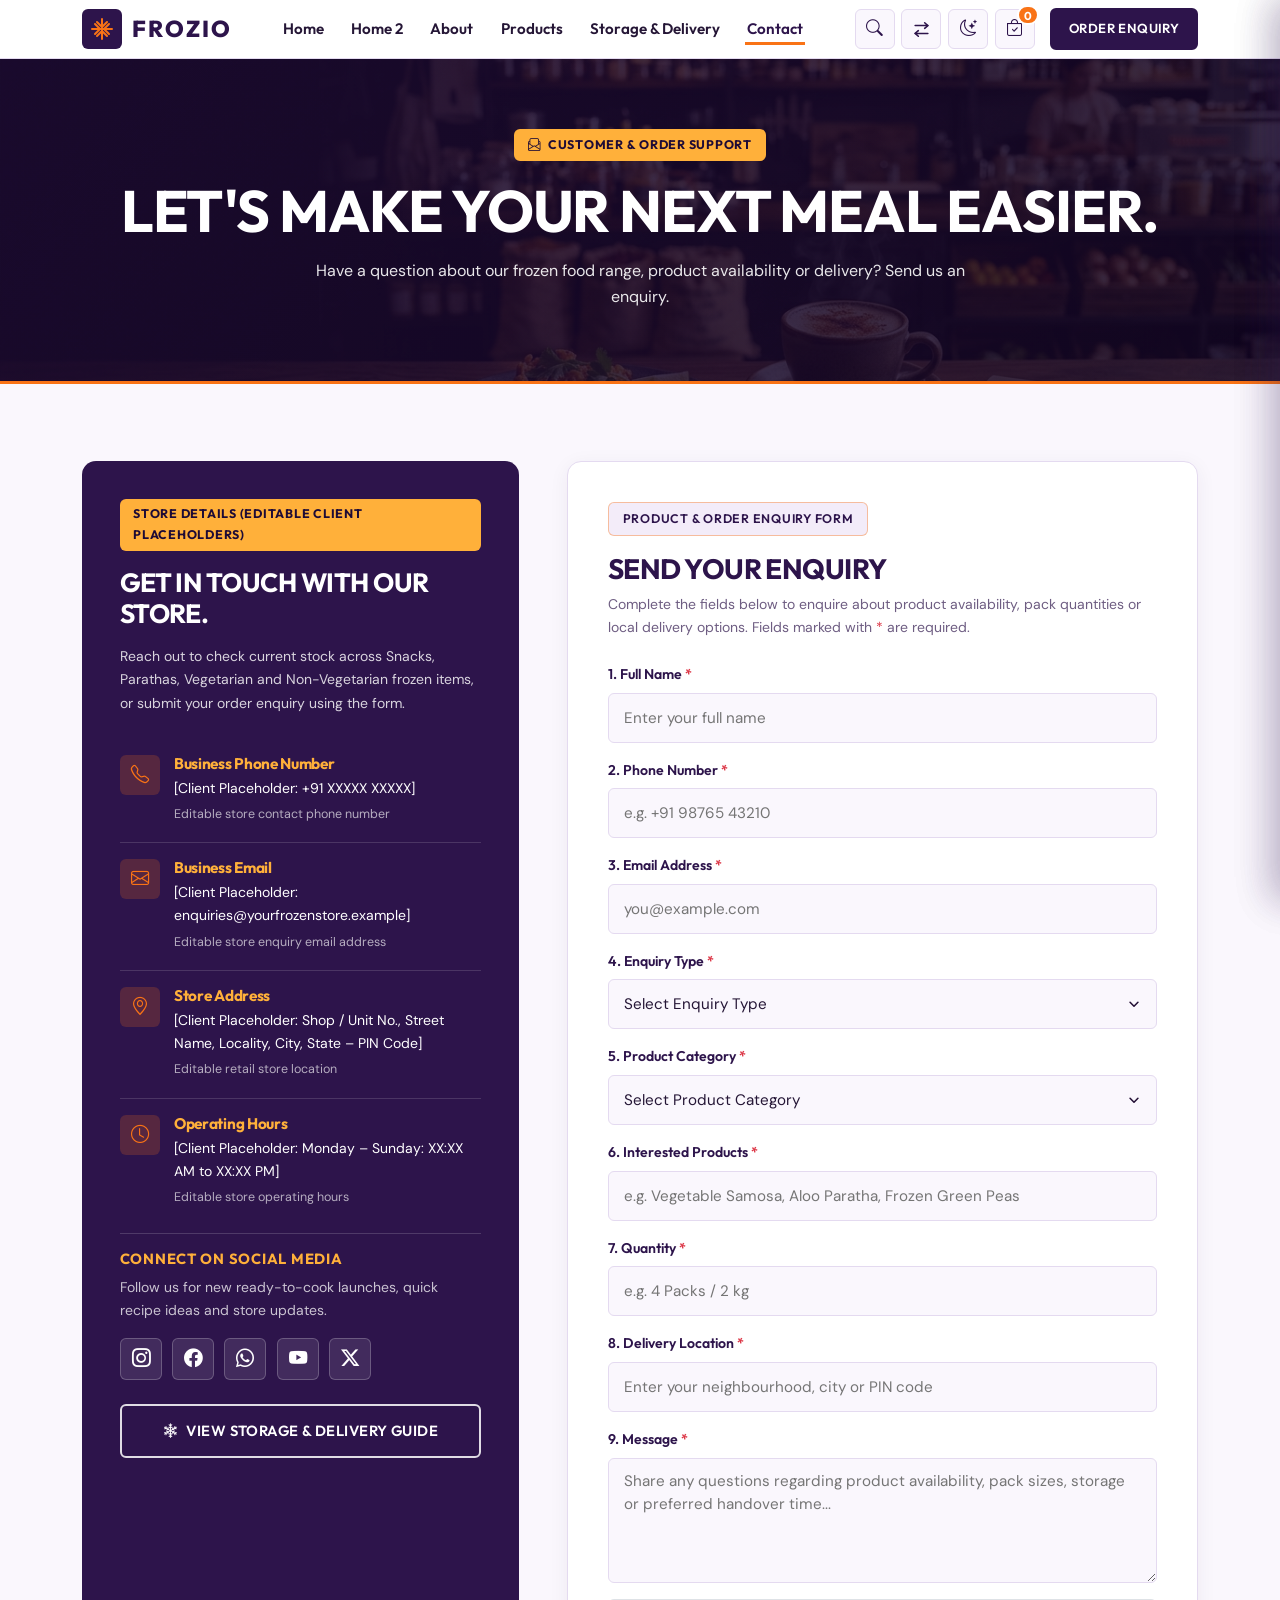
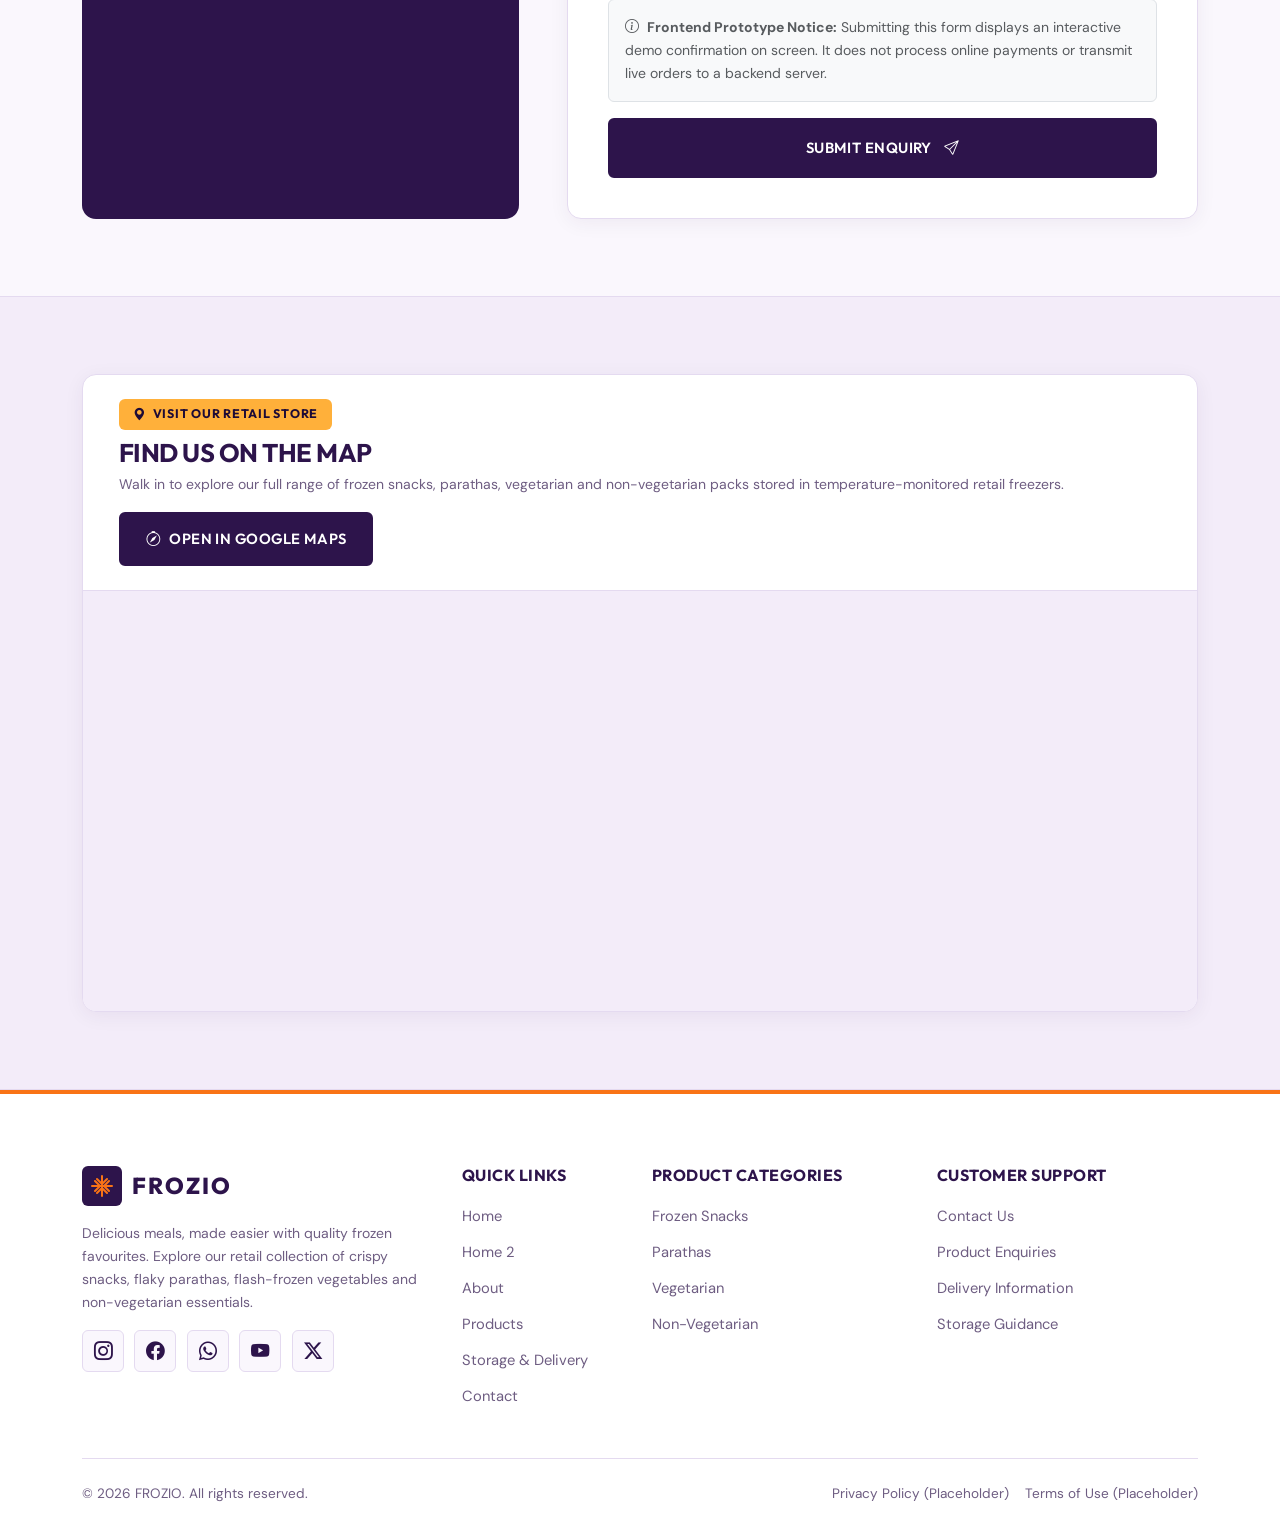
==== commit ef1319c5: "fourth commit" ====
--- a/contact.html
+++ b/contact.html
@@ -47,6 +47,7 @@
           <ul class="nav-list">
             <li><a href="index.html" class="nav-link-item">Home</a></li>
             <li><a href="home-2.html" class="nav-link-item">Home 2</a></li>
+            <li><a href="about.html" class="nav-link-item">About</a></li>
             <li><a href="products.html" class="nav-link-item">Products</a></li>
             <li><a href="storage-delivery.html" class="nav-link-item">Storage &amp; Delivery</a></li>
             <li><a href="contact.html" class="nav-link-item active" aria-current="page">Contact</a></li>
@@ -111,6 +112,7 @@
       <ul class="mobile-nav-links">
         <li><a href="index.html" class="nav-link-item">Home</a></li>
         <li><a href="home-2.html" class="nav-link-item">Home 2</a></li>
+        <li><a href="about.html" class="nav-link-item">About</a></li>
         <li><a href="products.html" class="nav-link-item">Products</a></li>
         <li><a href="storage-delivery.html" class="nav-link-item">Storage &amp; Delivery</a></li>
         <li><a href="contact.html" class="nav-link-item active" aria-current="page">Contact</a></li>
@@ -190,7 +192,7 @@
     <!-- ======================================================================
          CONTACT PAGE HERO BANNER
          ====================================================================== -->
-    <section class="page-hero-banner" aria-labelledby="contact-hero-heading">
+    <section class="page-hero-banner page-hero-banner--contact" aria-labelledby="contact-hero-heading">
       <div class="container">
         <span class="eyebrow-badge"><i class="bi bi-envelope-paper"></i> Customer &amp; Order Support</span>
         <h1 id="contact-hero-heading">LET'S MAKE YOUR NEXT MEAL EASIER.</h1>
@@ -492,6 +494,7 @@
           <ul class="footer-links">
             <li><a href="index.html">Home</a></li>
             <li><a href="home-2.html">Home 2</a></li>
+            <li><a href="about.html">About</a></li>
             <li><a href="products.html">Products</a></li>
             <li><a href="storage-delivery.html">Storage &amp; Delivery</a></li>
             <li><a href="contact.html">Contact</a></li>
--- a/assets/css/style.css
+++ b/assets/css/style.css
@@ -257,6 +257,7 @@
   display: inline-flex;
   align-items: center;
   gap: 0.45rem;
+  width: fit-content;
   background-color: var(--lime-accent);
   color: #1E0B36;
   font-family: var(--font-heading);
@@ -299,11 +300,10 @@
   background-color: var(--surface-white);
   border-bottom: 1px solid var(--border-color);
   transition: padding var(--transition-fast), box-shadow var(--transition-fast), background-color var(--transition-fast);
-  padding: 0.55rem 0;
+  padding: 0;
 }
 
 .site-header.is-scrolled {
-  padding: 0.42rem 0;
   box-shadow: 0 6px 24px rgba(45, 20, 75, 0.12);
 }
 
@@ -312,6 +312,14 @@
   align-items: center;
   justify-content: space-between;
   gap: 0.75rem;
+  min-height: 58px;
+  padding: 0.45rem 0;
+  transition: padding var(--transition-fast), min-height var(--transition-fast);
+}
+
+.site-header.is-scrolled .header-inner {
+  min-height: 54px;
+  padding: 0.35rem 0;
 }
 
 .brand-logo {
@@ -597,19 +605,19 @@
   display: flex;
   flex-direction: column;
   align-items: center;
-  gap: 1.35rem;
-  padding: 1.75rem 1.25rem 2rem;
+  gap: 1rem;
+  padding: 1.25rem 1.25rem 1.5rem;
   text-align: center;
 }
 
 .mobile-nav-links {
   list-style: none;
-  margin: auto 0 0;
+  margin: 0;
   padding: 0;
   display: flex;
   flex-direction: column;
   align-items: center;
-  gap: 0.65rem;
+  gap: 0.35rem;
   width: 100%;
 }
 
@@ -617,16 +625,16 @@
   display: inline-block;
   text-align: center;
   font-size: 1.04rem;
-  padding: 0.45rem 0.2rem;
+  padding: 0.38rem 0.5rem;
 }
 
 .mobile-drawer-controls {
   display: flex;
   flex-direction: column;
   align-items: center;
-  gap: 0.75rem;
+  gap: 0.7rem;
   width: 100%;
-  margin: 0 0 auto;
+  margin: 0;
 }
 
 .mobile-drawer-icon-row {
@@ -687,13 +695,14 @@
 /* Search Bar Overlay */
 .header-search-bar {
   background-color: var(--bg-soft-mint);
-  border-bottom: 1px solid var(--border-color);
+  border-top: 0 solid transparent;
   max-height: 0;
   overflow: hidden;
   transition: max-height var(--transition-smooth), padding var(--transition-smooth);
 }
 
 .header-search-bar.is-open {
+  border-top: 1px solid var(--border-color);
   max-height: 110px;
   padding: 0.85rem 0;
 }
@@ -726,9 +735,15 @@
   display: flex;
   align-items: center;
   padding: clamp(1.75rem, 3.5vh, 3.5rem) 0;
-  background: linear-gradient(135deg, var(--bg-ice-white) 0%, var(--bg-soft-mint) 100%);
+  background: linear-gradient(135deg, rgba(253, 251, 247, 0.86) 0%, rgba(255, 247, 237, 0.82) 100%),
+    url('../images/hero-home1-bg.jpg') center / cover no-repeat;
   border-bottom: 1px solid var(--border-color);
   overflow: hidden;
+}
+
+[data-theme="dark"] .hero-section {
+  background: linear-gradient(135deg, rgba(30, 11, 54, 0.84) 0%, rgba(19, 6, 36, 0.88) 100%),
+    url('../images/hero-home1-bg.jpg') center / cover no-repeat;
 }
 
 .hero-section > .container {
@@ -1334,7 +1349,7 @@
 }
 
 .product-card-body {
-  padding: 1.15rem;
+  padding: 1.25rem;
   display: flex;
   flex-direction: column;
   flex: 1;
@@ -1621,22 +1636,49 @@
    12. PAGE HERO BANNER (PRODUCTS, STORAGE & DELIVERY, CONTACT)
    ========================================================================== */
 .page-hero-banner {
-  background: linear-gradient(135deg, var(--navy-primary) 0%, var(--navy-dark) 100%);
-  color: #FFFFFF;
-  padding: clamp(2.75rem, 5vw, 4.25rem) 0;
+  position: relative;
+  background: linear-gradient(135deg, rgba(30, 11, 54, 0.82) 0%, rgba(19, 6, 36, 0.86) 100%),
+    var(--hero-bg-image, none) center / cover no-repeat;
+  background-color: var(--navy-primary);
+  color: #FFFFFF;
+  padding: clamp(3rem, 5.5vw, 4.75rem) 0;
   border-bottom: 3px solid var(--mint-secondary);
+  text-align: center;
+}
+
+.page-hero-banner--about {
+  --hero-bg-image: url('../images/hero-about-bg.jpg');
+}
+
+.page-hero-banner--products {
+  --hero-bg-image: url('../images/hero-products-bg.jpg');
+}
+
+.page-hero-banner--storage {
+  --hero-bg-image: url('../images/hero-storage-bg.jpg');
+}
+
+.page-hero-banner--contact {
+  --hero-bg-image: url('../images/hero-contact-bg.jpg');
+}
+
+.page-hero-banner .eyebrow-badge {
+  margin-inline: auto;
 }
 
 .page-hero-banner h1 {
   color: #FFFFFF;
   margin-bottom: 0.75rem;
+  text-align: center;
 }
 
 .page-hero-banner p {
-  color: rgba(255, 255, 255, 0.85);
-  max-width: 640px;
+  color: rgba(255, 255, 255, 0.9);
+  max-width: 680px;
+  margin-inline: auto;
   margin-bottom: 0;
   font-size: clamp(1rem, 1.1vw, 1.15rem);
+  text-align: center;
 }
 
 /* ==========================================================================
@@ -2269,6 +2311,13 @@
 @media (min-width: 768px) {
   .footer-bottom {
     flex-direction: row;
+  }
+}
+
+@media (min-width: 992px) and (max-width: 1199px) {
+  .site-footer .row > [class*="col-"] {
+    flex: 0 0 auto;
+    width: 50%;
   }
 }
 
@@ -2494,11 +2543,11 @@
 
 [data-theme="dark"] .site-footer {
   background-color: var(--navy-dark);
-  color: rgba(255, 255, 255, 0.82);
+  color: #FFFFFF;
 }
 
 [data-theme="dark"] .site-footer p {
-  color: rgba(255, 255, 255, 0.8);
+  color: #FFFFFF;
 }
 
 [data-theme="dark"] .site-footer .footer-title {
@@ -2506,7 +2555,7 @@
 }
 
 [data-theme="dark"] .site-footer .footer-links a {
-  color: rgba(255, 255, 255, 0.8);
+  color: #FFFFFF;
 }
 
 [data-theme="dark"] .site-footer .footer-links a:hover {
@@ -2532,11 +2581,11 @@
 
 [data-theme="dark"] .site-footer .footer-bottom {
   border-top-color: rgba(255, 255, 255, 0.14);
-  color: rgba(255, 255, 255, 0.75);
+  color: #FFFFFF;
 }
 
 [data-theme="dark"] .site-footer .footer-bottom a {
-  color: rgba(255, 255, 255, 0.75);
+  color: #FFFFFF;
 }
 
 [data-theme="dark"] .site-footer .footer-bottom a:hover {
@@ -2670,6 +2719,17 @@
 [dir="rtl"] .site-footer .footer-links li > .bi.me-2 {
   margin-right: 0 !important;
   margin-left: 0.5rem !important;
+}
+
+[dir="rtl"] [aria-labelledby="featured-products-heading"] .product-pack-size {
+  display: inline-flex;
+  align-items: center;
+  gap: 0.3rem;
+}
+
+[dir="rtl"] [aria-labelledby="featured-products-heading"] .product-pack-size > .bi.me-1 {
+  margin-right: 0 !important;
+  margin-left: 0 !important;
 }
 
 [dir="rtl"] .footer-links a:hover {
@@ -2729,6 +2789,12 @@
   flex-wrap: wrap;
   gap: 0.5rem;
   margin-bottom: 1.25rem;
+}
+
+#preparation-instructions .prep-card-header {
+  flex-direction: column;
+  align-items: flex-start;
+  gap: 0.75rem;
 }
 
 .prep-icon-box {
@@ -2791,7 +2857,7 @@
   align-items: center;
 }
 
-@media (min-width: 992px) {
+@media (min-width: 1200px) {
   .quality-guarantee-wrap {
     grid-template-columns: 1.05fr 0.95fr;
   }
@@ -2943,7 +3009,7 @@
   align-items: center;
 }
 
-@media (min-width: 992px) {
+@media (min-width: 1200px) {
   .product-detail-grid {
     grid-template-columns: 0.92fr 1.08fr;
     gap: 2.5rem;
@@ -3178,5 +3244,682 @@
   }
 }
 
-
-
+@media (min-width: 992px) and (max-width: 1199px) {
+  [aria-labelledby="enquiry-callout-heading"] .d-flex.flex-wrap {
+    flex-direction: column;
+    align-items: stretch;
+  }
+
+  [aria-labelledby="enquiry-callout-heading"] .btn-brand-primary,
+  [aria-labelledby="enquiry-callout-heading"] .btn-brand-secondary {
+    width: 100%;
+    justify-content: center;
+  }
+}
+
+/* ==========================================================================
+   22. ABOUT US PAGE STYLES
+   ========================================================================== */
+.about-split-wrap {
+  display: grid;
+  grid-template-columns: 1fr;
+  gap: 2.5rem;
+  align-items: center;
+}
+
+@media (min-width: 1200px) {
+  .about-split-wrap {
+    grid-template-columns: 1.05fr 0.95fr;
+  }
+}
+
+.about-stats-section {
+  padding: 2.25rem 0;
+  border-bottom: 1px solid var(--border-color);
+}
+
+.about-stats-grid {
+  display: grid;
+  grid-template-columns: repeat(2, 1fr);
+  gap: 1rem;
+}
+
+@media (min-width: 768px) {
+  .about-stats-grid {
+    grid-template-columns: repeat(4, 1fr);
+    gap: 1.25rem;
+  }
+}
+
+.about-stat-card {
+  background: var(--surface-white);
+  border: 1px solid var(--border-color);
+  border-radius: var(--radius-md);
+  padding: 1.15rem 1rem;
+  text-align: center;
+  box-shadow: var(--shadow-subtle);
+  transition: transform var(--transition-fast), border-color var(--transition-fast);
+}
+
+.about-stat-card:hover {
+  transform: translateY(-3px);
+  border-color: var(--mint-secondary);
+}
+
+.about-stat-number {
+  display: block;
+  font-family: var(--font-heading);
+  font-weight: 800;
+  font-size: clamp(1.6rem, 2.4vw, 2.2rem);
+  color: var(--mint-hover);
+  line-height: 1.1;
+  margin-bottom: 0.35rem;
+}
+
+.about-stat-label {
+  display: block;
+  font-size: 0.85rem;
+  font-weight: 600;
+  color: var(--navy-primary);
+  line-height: 1.35;
+}
+
+.timeline-grid {
+  display: grid;
+  grid-template-columns: 1fr;
+  gap: 1.15rem;
+}
+
+@media (min-width: 576px) {
+  .timeline-grid {
+    grid-template-columns: repeat(2, 1fr);
+  }
+}
+
+/* Stepped "Our Journey" Staircase Layout */
+.journey-stairs-card {
+  background: var(--surface-white);
+  border: 1px solid var(--border-color);
+  border-radius: var(--radius-lg);
+  padding: clamp(1.5rem, 3vw, 2.5rem);
+  box-shadow: var(--shadow-subtle);
+}
+
+.journey-stairs-header {
+  display: flex;
+  flex-wrap: wrap;
+  align-items: center;
+  justify-content: space-between;
+  gap: 1rem;
+  margin-bottom: 2rem;
+}
+
+.journey-sub-label {
+  display: block;
+  font-family: var(--font-heading);
+  font-weight: 700;
+  font-size: 0.78rem;
+  letter-spacing: 0.06em;
+  text-transform: uppercase;
+  color: var(--mint-hover);
+  margin-bottom: 0.15rem;
+}
+
+.journey-heading {
+  font-size: clamp(1.4rem, 2.2vw, 1.85rem);
+  color: var(--navy-primary);
+}
+
+.journey-trophy-pill {
+  display: inline-flex;
+  align-items: center;
+  gap: 0.5rem;
+  padding: 0.45rem 0.95rem;
+  border-radius: 999px;
+  background: var(--bg-soft-mint);
+  border: 1px solid rgba(249, 115, 22, 0.3);
+  color: var(--mint-hover);
+  font-family: var(--font-heading);
+  font-weight: 700;
+  font-size: 0.85rem;
+}
+
+.journey-stairs-grid {
+  display: grid;
+  grid-template-columns: 1fr;
+  gap: 1.15rem;
+}
+
+@media (min-width: 576px) and (max-width: 991px) {
+  .journey-stairs-grid {
+    grid-template-columns: repeat(2, 1fr);
+  }
+}
+
+@media (min-width: 992px) {
+  .journey-stairs-grid {
+    grid-template-columns: repeat(4, 1fr);
+    align-items: end;
+    gap: 0.5rem;
+    padding-top: 0.5rem;
+  }
+}
+
+.journey-step {
+  display: flex;
+  flex-direction: column;
+  min-width: 0;
+}
+
+.journey-callout {
+  background: var(--bg-ice-white);
+  border: 1px solid var(--border-color);
+  border-radius: var(--radius-md);
+  padding: 1.15rem;
+  text-align: center;
+  position: relative;
+  transition: transform var(--transition-fast), border-color var(--transition-fast);
+}
+
+.journey-step:hover .journey-callout {
+  transform: translateY(-3px);
+  border-color: var(--mint-secondary);
+}
+
+@media (max-width: 991px) {
+  .journey-callout {
+    height: 100%;
+    text-align: start;
+    display: flex;
+    flex-direction: column;
+  }
+  .journey-pin {
+    display: none;
+  }
+  .journey-block {
+    margin-top: 0.65rem;
+    min-height: 44px !important;
+    padding: 0.55rem 1rem !important;
+    flex-direction: row !important;
+    justify-content: space-between !important;
+    border-radius: var(--radius-sm) !important;
+  }
+  .journey-peak-trophy {
+    display: none;
+  }
+}
+
+.journey-peak-trophy {
+  width: 44px;
+  height: 44px;
+  margin: -2.25rem auto 0.65rem;
+  border-radius: 50%;
+  background: linear-gradient(135deg, #FBBF24 0%, #F97316 100%);
+  color: #FFFFFF;
+  display: inline-flex;
+  align-items: center;
+  justify-content: center;
+  font-size: 1.25rem;
+  box-shadow: 0 6px 18px rgba(249, 115, 22, 0.35);
+  border: 3px solid var(--surface-white);
+}
+
+.journey-year {
+  display: block;
+  font-family: var(--font-heading);
+  font-weight: 800;
+  font-size: 1.35rem;
+  color: var(--mint-hover);
+  line-height: 1.1;
+  margin-bottom: 0.2rem;
+}
+
+.journey-title {
+  font-size: 0.98rem;
+  color: var(--navy-primary);
+  margin-bottom: 0.35rem;
+}
+
+.journey-desc {
+  font-size: 0.82rem;
+  color: var(--text-secondary);
+  line-height: 1.45;
+  margin-bottom: 0;
+}
+
+.journey-pin {
+  display: flex;
+  flex-direction: column;
+  align-items: center;
+}
+
+.journey-dot {
+  width: 9px;
+  height: 9px;
+  background: var(--mint-secondary);
+  transform: rotate(45deg);
+  margin-top: 0.45rem;
+}
+
+.journey-stem {
+  width: 2px;
+  height: 20px;
+  background: linear-gradient(180deg, var(--mint-secondary), rgba(249, 115, 22, 0.25));
+}
+
+.journey-block {
+  border-radius: var(--radius-sm) var(--radius-sm) 0 0;
+  padding: 0.85rem 1rem;
+  color: #FFFFFF;
+  display: flex;
+  flex-direction: column;
+  align-items: center;
+  justify-content: center;
+  gap: 0.15rem;
+  text-align: center;
+  box-shadow: var(--shadow-subtle);
+}
+
+.journey-step--1 .journey-block {
+  min-height: 66px;
+  background: linear-gradient(180deg, #431B75 0%, #1E0B36 100%);
+}
+
+.journey-step--2 .journey-block {
+  min-height: 108px;
+  background: linear-gradient(180deg, #5F2BA1 0%, #311259 100%);
+}
+
+.journey-step--3 .journey-block {
+  min-height: 150px;
+  background: linear-gradient(180deg, #FB923C 0%, #EA580C 100%);
+}
+
+.journey-step--4 .journey-block {
+  min-height: 192px;
+  background: linear-gradient(180deg, #FBBF24 0%, #F97316 100%);
+  color: #1E0B36;
+}
+
+.journey-block-num {
+  font-family: var(--font-heading);
+  font-weight: 800;
+  font-size: 1.05rem;
+  opacity: 0.92;
+}
+
+.journey-block-tag {
+  font-family: var(--font-heading);
+  font-weight: 700;
+  font-size: 0.72rem;
+  text-transform: uppercase;
+  letter-spacing: 0.08em;
+  opacity: 0.85;
+}
+
+[data-theme="dark"] .journey-stairs-card {
+  background-color: var(--surface-white);
+  border-color: var(--border-color);
+}
+
+[data-theme="dark"] .journey-callout {
+  background-color: var(--bg-soft-mint);
+  border-color: var(--border-color);
+}
+
+[data-theme="dark"] .journey-heading,
+[data-theme="dark"] .journey-title {
+  color: #FFFFFF;
+}
+
+[data-theme="dark"] .journey-year,
+[data-theme="dark"] .journey-sub-label,
+[data-theme="dark"] .journey-trophy-pill {
+  color: var(--lime-accent);
+}
+
+[data-theme="dark"] .journey-trophy-pill {
+  background-color: rgba(249, 115, 22, 0.16);
+  border-color: rgba(249, 115, 22, 0.4);
+}
+
+[dir="rtl"] .journey-callout {
+  text-align: center;
+}
+
+@media (max-width: 991px) {
+  [dir="rtl"] .journey-callout {
+    text-align: right;
+  }
+}
+
+.timeline-card {
+  background: var(--surface-white);
+  border: 1px solid var(--border-color);
+  border-radius: var(--radius-md);
+  padding: 1.35rem;
+  display: flex;
+  flex-direction: column;
+  height: 100%;
+  box-shadow: var(--shadow-subtle);
+  position: relative;
+  transition: transform var(--transition-fast), border-color var(--transition-fast);
+}
+
+.timeline-card:hover {
+  transform: translateY(-3px);
+  border-color: var(--mint-secondary);
+}
+
+.timeline-badge {
+  display: inline-flex;
+  align-items: center;
+  gap: 0.45rem;
+  font-family: var(--font-heading);
+  font-weight: 800;
+  font-size: 0.92rem;
+  color: var(--mint-hover);
+  background-color: var(--bg-soft-mint);
+  border: 1px solid rgba(249, 115, 22, 0.25);
+  padding: 0.3rem 0.75rem;
+  border-radius: var(--radius-sm);
+  margin-bottom: 0.85rem;
+  width: fit-content;
+}
+
+.timeline-title {
+  font-size: 1.05rem;
+  margin-bottom: 0.45rem;
+  color: var(--navy-primary);
+}
+
+.timeline-desc {
+  font-size: 0.88rem;
+  color: var(--text-secondary);
+  line-height: 1.55;
+  margin-bottom: 0;
+}
+
+.mv-bento-grid {
+  display: flex;
+  flex-direction: column;
+  gap: 1.75rem;
+}
+
+.mv-featured-banner {
+  display: grid;
+  grid-template-columns: 1fr;
+  background: var(--surface-white);
+  border: 1px solid var(--border-color);
+  border-radius: var(--radius-lg);
+  overflow: hidden;
+  box-shadow: var(--shadow-hover);
+}
+
+@media (min-width: 992px) {
+  .mv-featured-banner {
+    grid-template-columns: 1.15fr 0.85fr;
+  }
+}
+
+.mv-featured-banner > * {
+  min-width: 0;
+}
+
+.mv-featured-media {
+  position: relative;
+  aspect-ratio: 4 / 3;
+  background-color: var(--navy-primary);
+  overflow: hidden;
+}
+
+@media (min-width: 992px) {
+  .mv-featured-media {
+    aspect-ratio: auto;
+    min-height: 360px;
+  }
+}
+
+.mv-featured-media img {
+  width: 100%;
+  height: 100%;
+  object-fit: cover;
+}
+
+.mv-featured-panel {
+  background: linear-gradient(145deg, var(--navy-primary) 0%, var(--navy-dark) 100%);
+  color: #FFFFFF;
+  padding: clamp(1.75rem, 3vw, 2.5rem);
+  display: flex;
+  flex-direction: column;
+  justify-content: center;
+}
+
+.mv-panel-tag {
+  display: inline-flex;
+  align-items: center;
+  gap: 0.45rem;
+  font-family: var(--font-heading);
+  font-weight: 700;
+  font-size: 0.78rem;
+  letter-spacing: 0.05em;
+  text-transform: uppercase;
+  color: var(--lime-accent);
+  background: rgba(249, 115, 22, 0.16);
+  border: 1px solid rgba(251, 191, 36, 0.35);
+  border-radius: var(--radius-sm);
+  padding: 0.35rem 0.75rem;
+  width: fit-content;
+  margin-bottom: 1rem;
+}
+
+.mv-featured-panel h3 {
+  color: #FFFFFF;
+  font-size: clamp(1.35rem, 2vw, 1.75rem);
+  margin-bottom: 0.75rem;
+}
+
+.mv-featured-panel p {
+  color: rgba(255, 255, 255, 0.86);
+  font-size: 0.94rem;
+  line-height: 1.6;
+  margin-bottom: 1.5rem;
+}
+
+.mv-panel-metrics {
+  display: grid;
+  grid-template-columns: repeat(2, 1fr);
+  gap: 0.85rem;
+}
+
+.mv-metric-pill {
+  background: rgba(255, 255, 255, 0.07);
+  border: 1px solid rgba(255, 255, 255, 0.14);
+  border-radius: var(--radius-sm);
+  padding: 0.75rem 0.9rem;
+}
+
+.mv-metric-pill strong {
+  display: block;
+  font-family: var(--font-heading);
+  font-size: 1.25rem;
+  font-weight: 800;
+  color: var(--lime-accent);
+  line-height: 1.15;
+}
+
+.mv-metric-pill span {
+  font-size: 0.78rem;
+  color: rgba(255, 255, 255, 0.82);
+}
+
+.mission-vision-container {
+  display: grid;
+  grid-template-columns: 1fr;
+  gap: 1.5rem;
+}
+
+@media (min-width: 768px) {
+  .mission-vision-container {
+    grid-template-columns: repeat(2, 1fr);
+  }
+}
+
+.mission-card,
+.vision-card {
+  position: relative;
+  overflow: hidden;
+  background: var(--surface-white);
+  border: 1px solid var(--border-color);
+  border-top: 4px solid var(--mint-secondary);
+  border-radius: var(--radius-md);
+  padding: clamp(1.4rem, 2.5vw, 1.85rem);
+  box-shadow: var(--shadow-subtle);
+  display: flex;
+  flex-direction: column;
+  height: 100%;
+  transition: transform var(--transition-fast), border-color var(--transition-fast), box-shadow var(--transition-fast);
+}
+
+.vision-card {
+  border-top-color: var(--navy-primary);
+}
+
+[data-theme="dark"] .vision-card {
+  border-top-color: var(--lime-accent);
+}
+
+.mission-card:hover,
+.vision-card:hover {
+  transform: translateY(-4px);
+  border-color: var(--mint-secondary);
+  box-shadow: var(--shadow-hover);
+}
+
+.mv-header {
+  display: flex;
+  align-items: center;
+  justify-content: space-between;
+  gap: 0.85rem;
+  margin-bottom: 1rem;
+}
+
+.mv-header-left {
+  display: flex;
+  align-items: center;
+  gap: 0.85rem;
+}
+
+.mv-step-badge {
+  font-family: var(--font-heading);
+  font-weight: 800;
+  font-size: 0.85rem;
+  color: var(--mint-hover);
+  background: var(--bg-soft-mint);
+  border: 1px solid rgba(249, 115, 22, 0.25);
+  border-radius: var(--radius-sm);
+  padding: 0.25rem 0.6rem;
+}
+
+[data-theme="dark"] .mv-step-badge {
+  color: var(--lime-accent);
+  background: rgba(249, 115, 22, 0.16);
+  border-color: rgba(249, 115, 22, 0.4);
+}
+
+.mv-icon {
+  width: 46px;
+  height: 46px;
+  border-radius: var(--radius-sm);
+  background-color: var(--navy-primary);
+  color: var(--lime-accent);
+  display: inline-flex;
+  align-items: center;
+  justify-content: center;
+  font-size: 1.3rem;
+  flex-shrink: 0;
+}
+
+.mv-title {
+  margin-bottom: 0;
+  font-size: 1.2rem;
+  color: var(--navy-primary);
+}
+
+.mv-text {
+  font-size: 0.92rem;
+  line-height: 1.6;
+  color: var(--text-secondary);
+  margin-bottom: 1.15rem;
+}
+
+.mv-checklist {
+  list-style: none;
+  padding: 0;
+  margin: auto 0 0;
+  display: flex;
+  flex-direction: column;
+  gap: 0.55rem;
+  padding-top: 1rem;
+  border-top: 1px dashed var(--border-color);
+}
+
+.mv-checklist li {
+  font-size: 0.87rem;
+  color: var(--text-main);
+  display: flex;
+  align-items: flex-start;
+  gap: 0.5rem;
+  line-height: 1.45;
+}
+
+.mv-checklist li i {
+  color: var(--mint-hover);
+  font-size: 0.95rem;
+  margin-top: 0.1rem;
+  flex-shrink: 0;
+}
+
+/* Dark Mode for About */
+[data-theme="dark"] .about-stat-card,
+[data-theme="dark"] .timeline-card,
+[data-theme="dark"] .mission-card,
+[data-theme="dark"] .vision-card {
+  background-color: var(--surface-white);
+  border-color: var(--border-color);
+}
+
+[data-theme="dark"] .about-stat-label,
+[data-theme="dark"] .timeline-title,
+[data-theme="dark"] .mv-title {
+  color: #FFFFFF;
+}
+
+[data-theme="dark"] .about-stat-number {
+  color: var(--lime-accent);
+}
+
+[data-theme="dark"] .timeline-badge {
+  background-color: rgba(249, 115, 22, 0.18);
+  color: var(--lime-accent);
+  border-color: rgba(249, 115, 22, 0.45);
+}
+
+[data-theme="dark"] .mv-checklist li {
+  color: rgba(255, 255, 255, 0.85);
+}
+
+/* RTL for About */
+[dir="rtl"] .about-stat-card,
+[dir="rtl"] .timeline-card,
+[dir="rtl"] .mission-card,
+[dir="rtl"] .vision-card {
+  text-align: right;
+}
+
+[dir="rtl"] .timeline-badge {
+  margin-inline-start: 0;
+  margin-inline-end: auto;
+}
+
+
